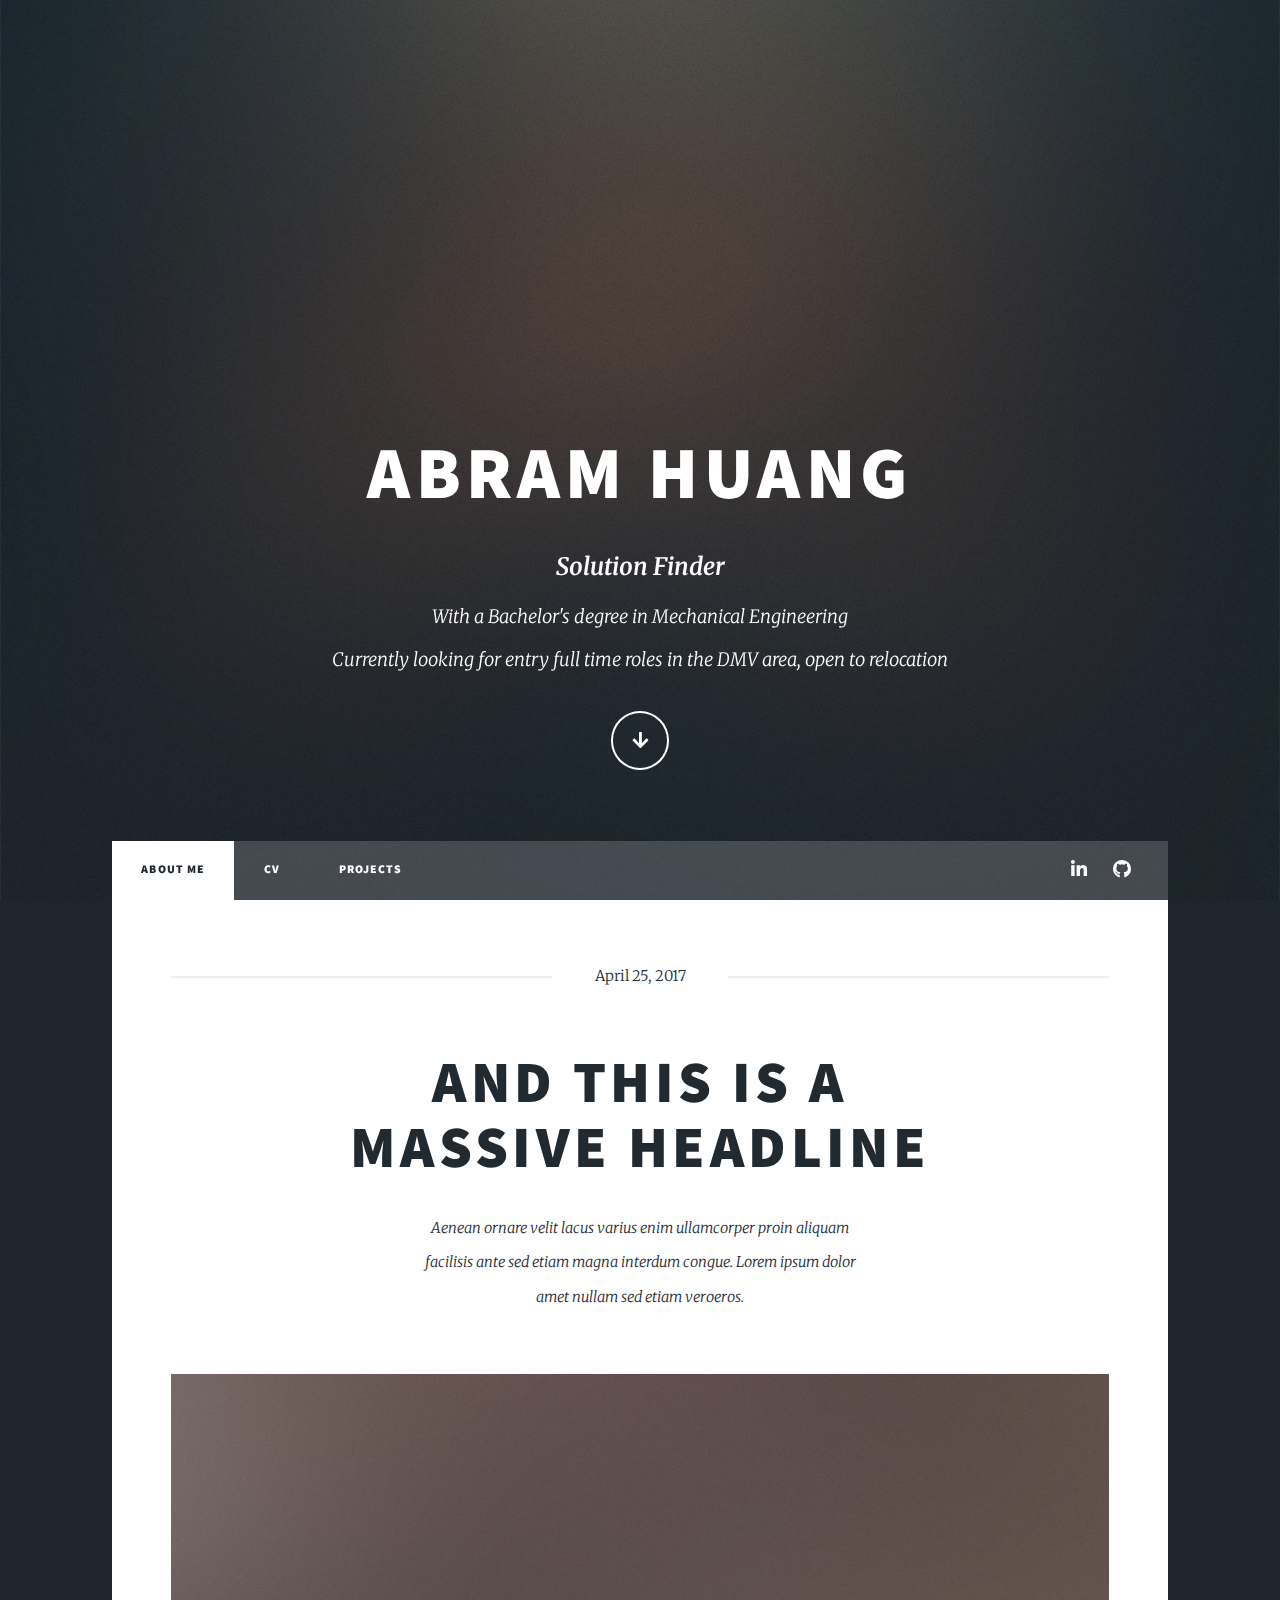
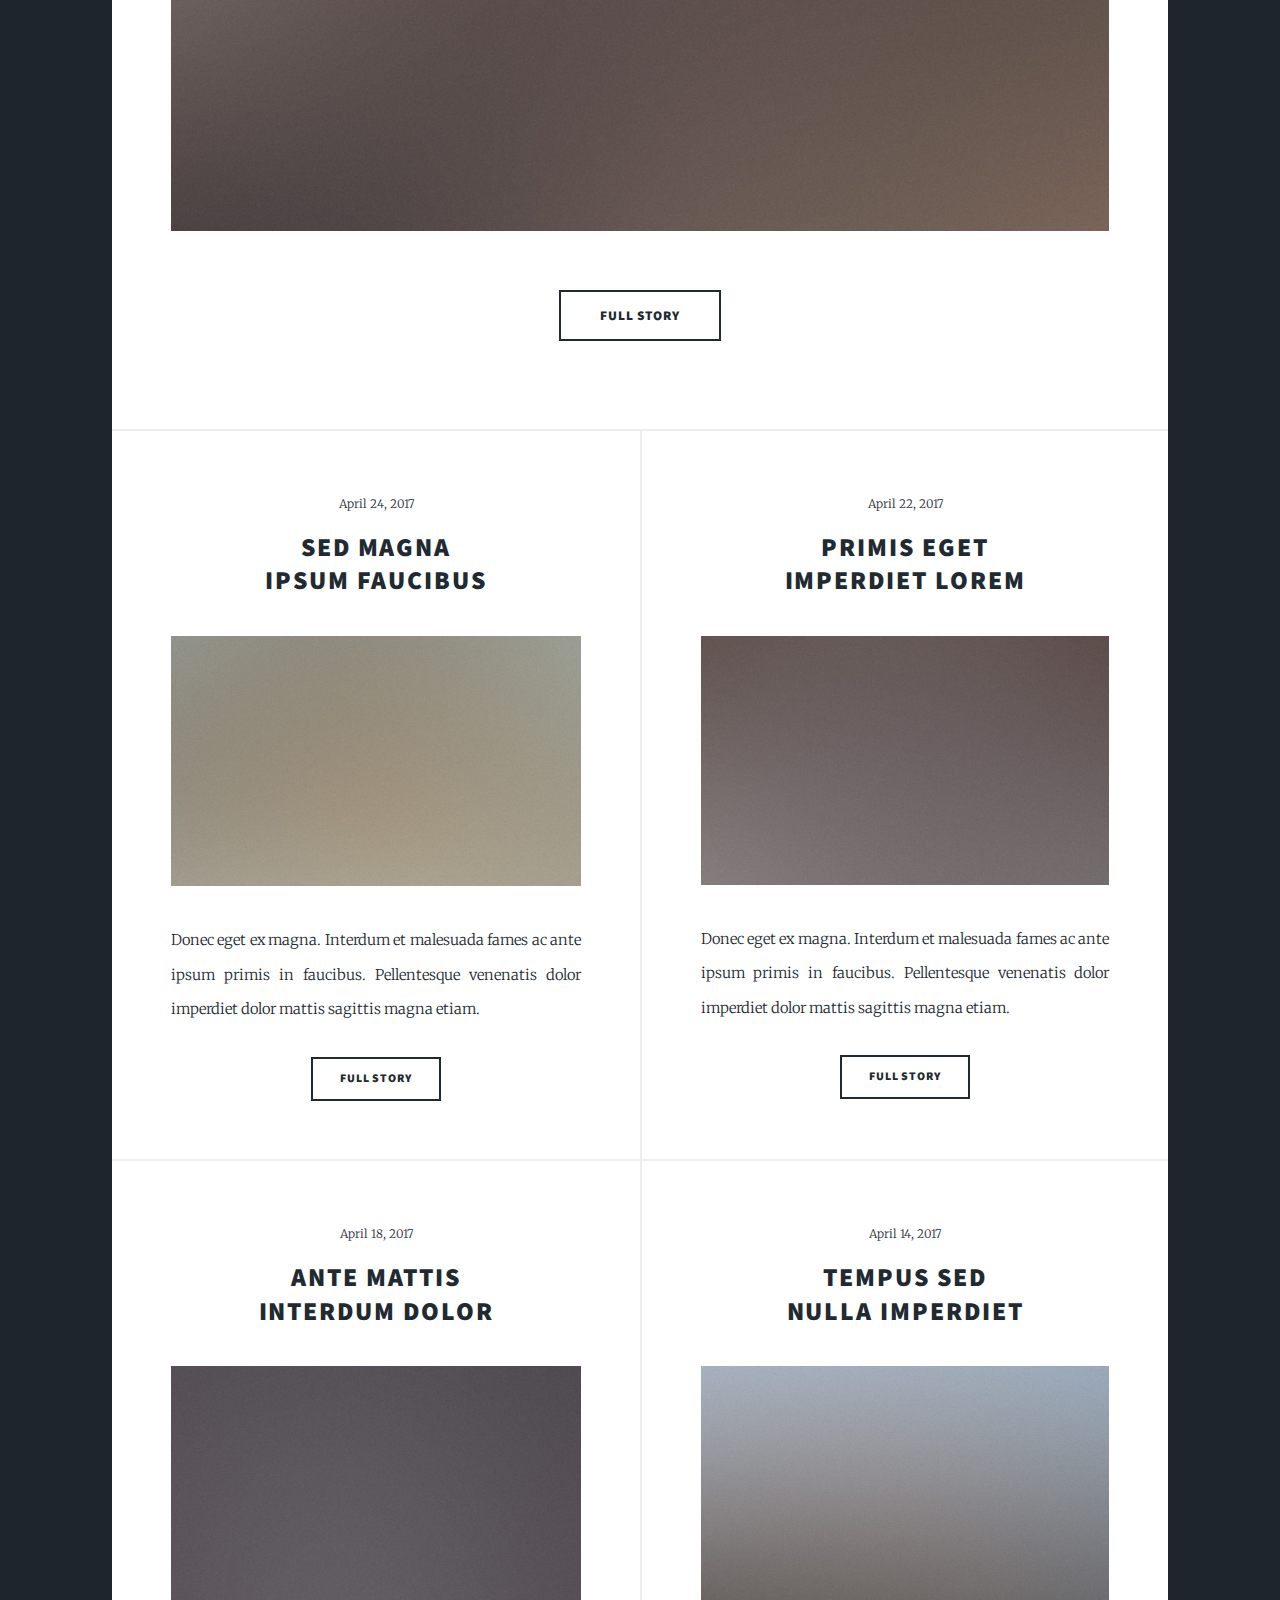
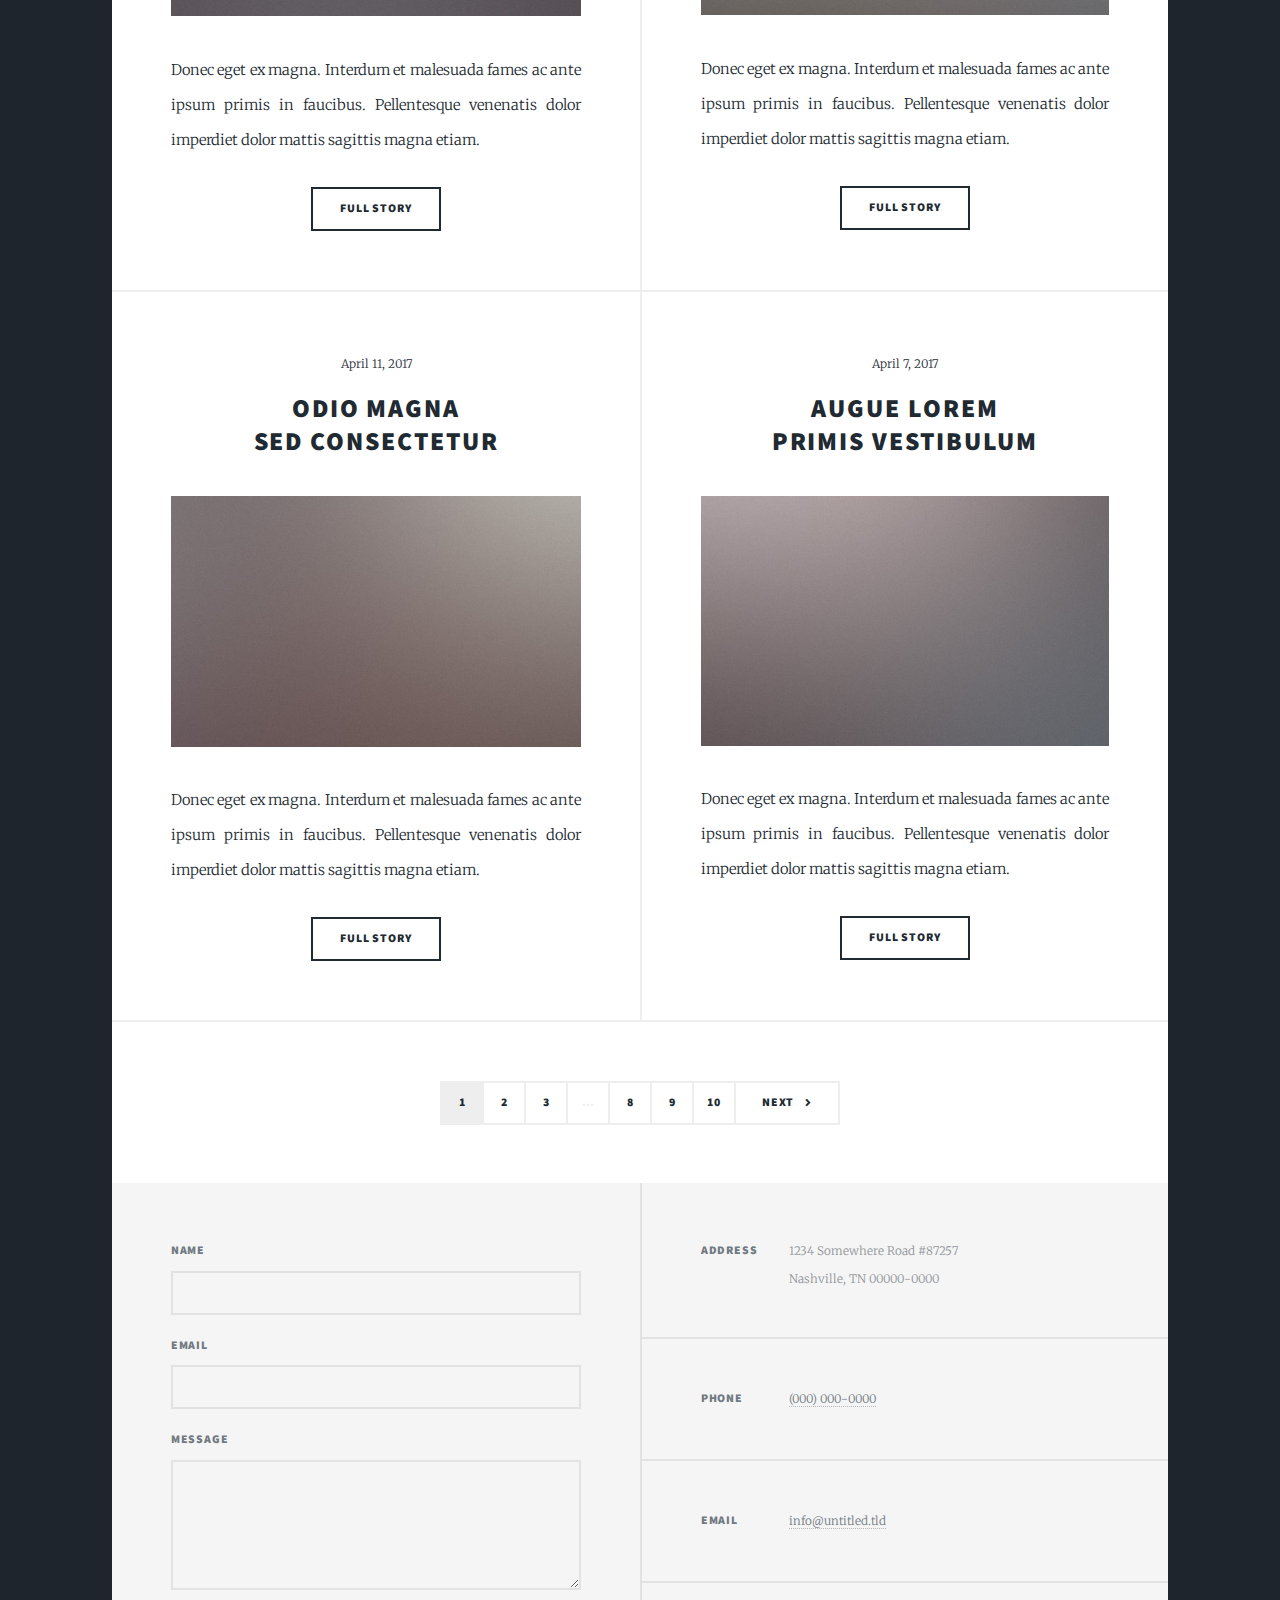
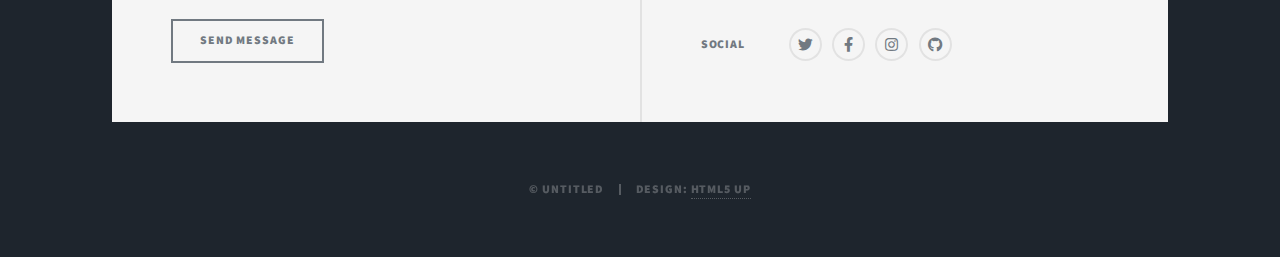
==== index.html @ d50e8ffd "fixed directories" ====
<!DOCTYPE HTML>
<!--
	Massively by HTML5 UP
	html5up.net | @ajlkn
	Free for personal and commercial use under the CCA 3.0 license (html5up.net/license)
-->
<html>
	<head>
		<title>Abram Huang</title>
		<meta charset="utf-8" />
		<meta name="viewport" content="width=device-width, initial-scale=1, user-scalable=no" />
		<link rel="stylesheet" href="assets/css/main.css" />
		<noscript><link rel="stylesheet" href="assets/css/noscript.css" /></noscript>
	</head>
	<body class="is-preload">

		<!-- Wrapper -->
			<div id="wrapper" class="fade-in">

				<!-- Intro -->
					<div id="intro">
						<h1>
						Abram Huang
						</h1>
						<p><b><font size=5px>Solution Finder</font></b><br> With a Bachelor's degree in Mechanical Engineering </br> Currently looking for entry full time roles in the DMV area, open to relocation </p>
						<ul class="actions">
							<li><a href="#header" class="button icon solid solo fa-arrow-down scrolly">Continue</a></li>
						</ul>
					</div>

				<!-- Header -->
					<header id="header">
						<a href="index.html" class="logo">Portfolio</a>
					</header>

				<!-- Nav -->
					<nav id="nav">
						<ul class="links">
							<li class="active"><a href="index.html">About Me</a></li>
							<li><a href="generic.html">CV</a></li>
							<li><a href="elements.html">Projects</a></li>
						</ul>
						<ul class="icons">
							<li><a href="https://www.linkedin.com/in/abramhuang" class="icon brands fa-linkedin-in"><span class="label">LinkedIn</span></a></li>
							<li><a href="https://github.com/ActuallyAbram" class="icon brands fa-github"><span class="label">GitHub</span></a></li>
						</ul>
					</nav>

				<!-- Main -->
					<div id="main">

						<!-- Featured Post -->
							<article class="post featured">
								<header class="major">
									<span class="date">April 25, 2017</span>
									<h2><a href="#">And this is a<br />
									massive headline</a></h2>
									<p>Aenean ornare velit lacus varius enim ullamcorper proin aliquam<br />
									facilisis ante sed etiam magna interdum congue. Lorem ipsum dolor<br />
									amet nullam sed etiam veroeros.</p>
								</header>
								<a href="#" class="image main"><img src="images/pic01.jpg" alt="" /></a>
								<ul class="actions special">
									<li><a href="#" class="button large">Full Story</a></li>
								</ul>
							</article>

						<!-- Posts -->
							<section class="posts">
								<article>
									<header>
										<span class="date">April 24, 2017</span>
										<h2><a href="#">Sed magna<br />
										ipsum faucibus</a></h2>
									</header>
									<a href="#" class="image fit"><img src="images/pic02.jpg" alt="" /></a>
									<p>Donec eget ex magna. Interdum et malesuada fames ac ante ipsum primis in faucibus. Pellentesque venenatis dolor imperdiet dolor mattis sagittis magna etiam.</p>
									<ul class="actions special">
										<li><a href="#" class="button">Full Story</a></li>
									</ul>
								</article>
								<article>
									<header>
										<span class="date">April 22, 2017</span>
										<h2><a href="#">Primis eget<br />
										imperdiet lorem</a></h2>
									</header>
									<a href="#" class="image fit"><img src="images/pic03.jpg" alt="" /></a>
									<p>Donec eget ex magna. Interdum et malesuada fames ac ante ipsum primis in faucibus. Pellentesque venenatis dolor imperdiet dolor mattis sagittis magna etiam.</p>
									<ul class="actions special">
										<li><a href="#" class="button">Full Story</a></li>
									</ul>
								</article>
								<article>
									<header>
										<span class="date">April 18, 2017</span>
										<h2><a href="#">Ante mattis<br />
										interdum dolor</a></h2>
									</header>
									<a href="#" class="image fit"><img src="images/pic04.jpg" alt="" /></a>
									<p>Donec eget ex magna. Interdum et malesuada fames ac ante ipsum primis in faucibus. Pellentesque venenatis dolor imperdiet dolor mattis sagittis magna etiam.</p>
									<ul class="actions special">
										<li><a href="#" class="button">Full Story</a></li>
									</ul>
								</article>
								<article>
									<header>
										<span class="date">April 14, 2017</span>
										<h2><a href="#">Tempus sed<br />
										nulla imperdiet</a></h2>
									</header>
									<a href="#" class="image fit"><img src="images/pic05.jpg" alt="" /></a>
									<p>Donec eget ex magna. Interdum et malesuada fames ac ante ipsum primis in faucibus. Pellentesque venenatis dolor imperdiet dolor mattis sagittis magna etiam.</p>
									<ul class="actions special">
										<li><a href="#" class="button">Full Story</a></li>
									</ul>
								</article>
								<article>
									<header>
										<span class="date">April 11, 2017</span>
										<h2><a href="#">Odio magna<br />
										sed consectetur</a></h2>
									</header>
									<a href="#" class="image fit"><img src="images/pic06.jpg" alt="" /></a>
									<p>Donec eget ex magna. Interdum et malesuada fames ac ante ipsum primis in faucibus. Pellentesque venenatis dolor imperdiet dolor mattis sagittis magna etiam.</p>
									<ul class="actions special">
										<li><a href="#" class="button">Full Story</a></li>
									</ul>
								</article>
								<article>
									<header>
										<span class="date">April 7, 2017</span>
										<h2><a href="#">Augue lorem<br />
										primis vestibulum</a></h2>
									</header>
									<a href="#" class="image fit"><img src="images/pic07.jpg" alt="" /></a>
									<p>Donec eget ex magna. Interdum et malesuada fames ac ante ipsum primis in faucibus. Pellentesque venenatis dolor imperdiet dolor mattis sagittis magna etiam.</p>
									<ul class="actions special">
										<li><a href="#" class="button">Full Story</a></li>
									</ul>
								</article>
							</section>

						<!-- Footer -->
							<footer>
								<div class="pagination">
									<!--<a href="#" class="previous">Prev</a>-->
									<a href="#" class="page active">1</a>
									<a href="#" class="page">2</a>
									<a href="#" class="page">3</a>
									<span class="extra">&hellip;</span>
									<a href="#" class="page">8</a>
									<a href="#" class="page">9</a>
									<a href="#" class="page">10</a>
									<a href="#" class="next">Next</a>
								</div>
							</footer>

					</div>

				<!-- Footer -->
					<footer id="footer">
						<section>
							<form method="post" action="#">
								<div class="fields">
									<div class="field">
										<label for="name">Name</label>
										<input type="text" name="name" id="name" />
									</div>
									<div class="field">
										<label for="email">Email</label>
										<input type="text" name="email" id="email" />
									</div>
									<div class="field">
										<label for="message">Message</label>
										<textarea name="message" id="message" rows="3"></textarea>
									</div>
								</div>
								<ul class="actions">
									<li><input type="submit" value="Send Message" /></li>
								</ul>
							</form>
						</section>
						<section class="split contact">
							<section class="alt">
								<h3>Address</h3>
								<p>1234 Somewhere Road #87257<br />
								Nashville, TN 00000-0000</p>
							</section>
							<section>
								<h3>Phone</h3>
								<p><a href="#">(000) 000-0000</a></p>
							</section>
							<section>
								<h3>Email</h3>
								<p><a href="#">info@untitled.tld</a></p>
							</section>
							<section>
								<h3>Social</h3>
								<ul class="icons alt">
									<li><a href="#" class="icon brands alt fa-twitter"><span class="label">Twitter</span></a></li>
									<li><a href="#" class="icon brands alt fa-facebook-f"><span class="label">Facebook</span></a></li>
									<li><a href="#" class="icon brands alt fa-instagram"><span class="label">Instagram</span></a></li>
									<li><a href="#" class="icon brands alt fa-github"><span class="label">GitHub</span></a></li>
								</ul>
							</section>
						</section>
					</footer>

				<!-- Copyright -->
					<div id="copyright">
						<ul><li>&copy; Untitled</li><li>Design: <a href="https://html5up.net">HTML5 UP</a></li></ul>
					</div>

			</div>

		<!-- Scripts -->
			<script src="assets/js/jquery.min.js"></script>
			<script src="assets/js/jquery.scrollex.min.js"></script>
			<script src="assets/js/jquery.scrolly.min.js"></script>
			<script src="assets/js/browser.min.js"></script>
			<script src="assets/js/breakpoints.min.js"></script>
			<script src="assets/js/util.js"></script>
			<script src="assets/js/main.js"></script>

	</body>
</html>
---- assets/css/main.css ----
@import url(fontawesome-all.min.css);
@import url("https://fonts.googleapis.com/css?family=Merriweather:300,700,300italic,700italic|Source+Sans+Pro:900");

/*
	Massively by HTML5 UP
	html5up.net | @ajlkn
	Free for personal and commercial use under the CCA 3.0 license (html5up.net/license)
*/

html, body, div, span, applet, object,
iframe, h1, h2, h3, h4, h5, h6, p, blockquote,
pre, a, abbr, acronym, address, big, cite,
code, del, dfn, em, img, ins, kbd, q, s, samp,
small, strike, strong, sub, sup, tt, var, b,
u, i, center, dl, dt, dd, ol, ul, li, fieldset,
form, label, legend, table, caption, tbody,
tfoot, thead, tr, th, td, article, aside,
canvas, details, embed, figure, figcaption,
footer, header, hgroup, menu, nav, output, ruby,
section, summary, time, mark, audio, video {
	margin: 0;
	padding: 0;
	border: 0;
	font-size: 100%;
	font: inherit;
	vertical-align: baseline;}

article, aside, details, figcaption, figure,
footer, header, hgroup, menu, nav, section {
	display: block;}

body {
	line-height: 1;
}

ol, ul {
	list-style: none;
}

blockquote, q {
	quotes: none;
}

	blockquote:before, blockquote:after, q:before, q:after {
		content: '';
		content: none;
	}

table {
	border-collapse: collapse;
	border-spacing: 0;
}

body {
	-webkit-text-size-adjust: none;
}

mark {
	background-color: transparent;
	color: inherit;
}

input::-moz-focus-inner {
	border: 0;
	padding: 0;
}

input, select, textarea {
	-moz-appearance: none;
	-webkit-appearance: none;
	-ms-appearance: none;
	appearance: none;
}

/* Basic */

	@-ms-viewport {
		width: device-width;
	}

	body {
		-ms-overflow-style: scrollbar;
	}

	@media screen and (max-width: 480px) {

		html, body {
			min-width: 320px;
		}

	}

	html {
		box-sizing: border-box;
	}

	*, *:before, *:after {
		box-sizing: inherit;
	}

	body {
		background-color: #1e252d;
	}

		body.is-preload *, body.is-preload *:before, body.is-preload *:after {
			-moz-animation: none !important;
			-webkit-animation: none !important;
			-ms-animation: none !important;
			animation: none !important;
			-moz-transition: none !important;
			-webkit-transition: none !important;
			-ms-transition: none !important;
			transition: none !important;
		}

/* Type */

	html {
		font-size: 16pt;
	}

		@media screen and (max-width: 1680px) {

			html {
				font-size: 12pt;
			}

		}

		@media screen and (max-width: 1280px) {

			html {
				font-size: 11pt;
			}

		}

		@media screen and (max-width: 360px) {

			html {
				font-size: 10pt;
			}

		}

	body {
		color: #212931;
	}

	body, input, select, textarea {
		font-family: "Merriweather", Georgia, serif;
		font-weight: 300;
		font-size: 1rem;
		line-height: 2.375;
	}

	a {
		-moz-transition: color 0.2s ease-in-out, background-color 0.2s ease-in-out, border-color 0.2s ease-in-out, box-shadow 0.2s ease-in-out;
		-webkit-transition: color 0.2s ease-in-out, background-color 0.2s ease-in-out, border-color 0.2s ease-in-out, box-shadow 0.2s ease-in-out;
		-ms-transition: color 0.2s ease-in-out, background-color 0.2s ease-in-out, border-color 0.2s ease-in-out, box-shadow 0.2s ease-in-out;
		transition: color 0.2s ease-in-out, background-color 0.2s ease-in-out, border-color 0.2s ease-in-out, box-shadow 0.2s ease-in-out;
		border-bottom: dotted 1px;
		text-decoration: none;
	}

		a:hover {
			border-bottom-color: transparent;
		}

	strong, b {
		font-weight: 600;
	}

	em, i {
		font-style: italic;
	}

	p {
		text-align: justify;
		margin: 0 0 2rem 0;
	}

	h1, h2, h3, h4, h5, h6 {
		font-family: "Source Sans Pro", Helvetica, sans-serif;
		font-weight: 900;
		line-height: 1.5;
		letter-spacing: 0.075em;
		text-transform: uppercase;
		margin: 0 0 1rem 0;
	}

		h1 a, h2 a, h3 a, h4 a, h5 a, h6 a {
			border-bottom: 0;
			color: inherit;
			text-decoration: none;
		}

	h1 {
		font-size: 4rem;
		line-height: 1.1;
		margin: 0 0 2rem 0;
	}

	h2 {
		font-size: 1.75rem;
		line-height: 1.3;
		margin: 0 0 1.5rem 0;
	}

	h3 {
		font-size: 1.25rem;
		margin: 0 0 1.5rem 0;
	}

	h4 {
		font-size: 1rem;
	}

	h5 {
		font-size: 0.9rem;
	}

	h6 {
		font-size: 0.8rem;
	}

	sub {
		font-size: 0.8rem;
		position: relative;
		top: 0.5rem;
	}

	sup {
		font-size: 0.8rem;
		position: relative;
		top: -0.5rem;
	}

	blockquote {
		border-left: solid 4px;
		font-style: italic;
		margin: 0 0 2rem 0;
		padding: 0.5rem 0 0.5rem 2rem;
	}

	code {
		border: solid 2px;
		font-family: "Courier New", monospace;
		font-size: 0.9rem;
		margin: 0 0.25rem;
		padding: 0.25rem 0.65rem;
	}

	pre {
		-webkit-overflow-scrolling: touch;
		font-family: "Courier New", monospace;
		font-size: 0.9rem;
		margin: 0 0 2rem 0;
	}

		pre code {
			display: block;
			line-height: 1.75;
			padding: 1rem 1.5rem;
			overflow-x: auto;
		}

	hr {
		border: 0;
		border-bottom: solid 2px;
		margin: 3rem 0;
	}

		hr.major {
			margin: 5rem 0;
		}

	.align-left {
		text-align: left;
	}

	.align-center {
		text-align: center;
	}

	.align-right {
		text-align: right;
	}

	input, select, textarea {
		color: #212931;
	}

	a {
		color: #212931;
		border-bottom-color: rgba(33, 41, 49, 0.5);
	}

		a:hover {
			border-bottom-color: transparent;
			color: #18bfef !important;
		}

	strong, b {
		color: #212931;
	}

	h1, h2, h3, h4, h5, h6 {
		color: #212931;
	}

	blockquote {
		border-left-color: #eeeeee;
	}

	code {
		background: rgba(220, 220, 220, 0.25);
		border-color: #eeeeee;
	}

	hr {
		border-bottom-color: #eeeeee;
	}

/* Row */

	.row {
		display: flex;
		flex-wrap: wrap;
		box-sizing: border-box;
		align-items: stretch;
	}

		.row > * {
			box-sizing: border-box;
		}

		.row.gtr-uniform > * > :last-child {
			margin-bottom: 0;
		}

		.row.aln-left {
			justify-content: flex-start;
		}

		.row.aln-center {
			justify-content: center;
		}

		.row.aln-right {
			justify-content: flex-end;
		}

		.row.aln-top {
			align-items: flex-start;
		}

		.row.aln-middle {
			align-items: center;
		}

		.row.aln-bottom {
			align-items: flex-end;
		}

		.row > .imp {
			order: -1;
		}

		.row > .col-1 {
			width: 8.33333%;
		}

		.row > .off-1 {
			margin-left: 8.33333%;
		}

		.row > .col-2 {
			width: 16.66667%;
		}

		.row > .off-2 {
			margin-left: 16.66667%;
		}

		.row > .col-3 {
			width: 25%;
		}

		.row > .off-3 {
			margin-left: 25%;
		}

		.row > .col-4 {
			width: 33.33333%;
		}

		.row > .off-4 {
			margin-left: 33.33333%;
		}

		.row > .col-5 {
			width: 41.66667%;
		}

		.row > .off-5 {
			margin-left: 41.66667%;
		}

		.row > .col-6 {
			width: 50%;
		}

		.row > .off-6 {
			margin-left: 50%;
		}

		.row > .col-7 {
			width: 58.33333%;
		}

		.row > .off-7 {
			margin-left: 58.33333%;
		}

		.row > .col-8 {
			width: 66.66667%;
		}

		.row > .off-8 {
			margin-left: 66.66667%;
		}

		.row > .col-9 {
			width: 75%;
		}

		.row > .off-9 {
			margin-left: 75%;
		}

		.row > .col-10 {
			width: 83.33333%;
		}

		.row > .off-10 {
			margin-left: 83.33333%;
		}

		.row > .col-11 {
			width: 91.66667%;
		}

		.row > .off-11 {
			margin-left: 91.66667%;
		}

		.row > .col-12 {
			width: 100%;
		}

		.row > .off-12 {
			margin-left: 100%;
		}

		.row.gtr-0 {
			margin-top: 0;
			margin-left: 0rem;
		}

			.row.gtr-0 > * {
				padding: 0 0 0 0rem;
			}

			.row.gtr-0.gtr-uniform {
				margin-top: 0rem;
			}

				.row.gtr-0.gtr-uniform > * {
					padding-top: 0rem;
				}

		.row.gtr-25 {
			margin-top: 0;
			margin-left: -0.375rem;
		}

			.row.gtr-25 > * {
				padding: 0 0 0 0.375rem;
			}

			.row.gtr-25.gtr-uniform {
				margin-top: -0.375rem;
			}

				.row.gtr-25.gtr-uniform > * {
					padding-top: 0.375rem;
				}

		.row.gtr-50 {
			margin-top: 0;
			margin-left: -0.75rem;
		}

			.row.gtr-50 > * {
				padding: 0 0 0 0.75rem;
			}

			.row.gtr-50.gtr-uniform {
				margin-top: -0.75rem;
			}

				.row.gtr-50.gtr-uniform > * {
					padding-top: 0.75rem;
				}

		.row {
			margin-top: 0;
			margin-left: -1.5rem;
		}

			.row > * {
				padding: 0 0 0 1.5rem;
			}

			.row.gtr-uniform {
				margin-top: -1.5rem;
			}

				.row.gtr-uniform > * {
					padding-top: 1.5rem;
				}

		.row.gtr-150 {
			margin-top: 0;
			margin-left: -2.25rem;
		}

			.row.gtr-150 > * {
				padding: 0 0 0 2.25rem;
			}

			.row.gtr-150.gtr-uniform {
				margin-top: -2.25rem;
			}

				.row.gtr-150.gtr-uniform > * {
					padding-top: 2.25rem;
				}

		.row.gtr-200 {
			margin-top: 0;
			margin-left: -3rem;
		}

			.row.gtr-200 > * {
				padding: 0 0 0 3rem;
			}

			.row.gtr-200.gtr-uniform {
				margin-top: -3rem;
			}

				.row.gtr-200.gtr-uniform > * {
					padding-top: 3rem;
				}

		@media screen and (max-width: 1680px) {

			.row {
				display: flex;
				flex-wrap: wrap;
				box-sizing: border-box;
				align-items: stretch;
			}

				.row > * {
					box-sizing: border-box;
				}

				.row.gtr-uniform > * > :last-child {
					margin-bottom: 0;
				}

				.row.aln-left {
					justify-content: flex-start;
				}

				.row.aln-center {
					justify-content: center;
				}

				.row.aln-right {
					justify-content: flex-end;
				}

				.row.aln-top {
					align-items: flex-start;
				}

				.row.aln-middle {
					align-items: center;
				}

				.row.aln-bottom {
					align-items: flex-end;
				}

				.row > .imp-xlarge {
					order: -1;
				}

				.row > .col-1-xlarge {
					width: 8.33333%;
				}

				.row > .off-1-xlarge {
					margin-left: 8.33333%;
				}

				.row > .col-2-xlarge {
					width: 16.66667%;
				}

				.row > .off-2-xlarge {
					margin-left: 16.66667%;
				}

				.row > .col-3-xlarge {
					width: 25%;
				}

				.row > .off-3-xlarge {
					margin-left: 25%;
				}

				.row > .col-4-xlarge {
					width: 33.33333%;
				}

				.row > .off-4-xlarge {
					margin-left: 33.33333%;
				}

				.row > .col-5-xlarge {
					width: 41.66667%;
				}

				.row > .off-5-xlarge {
					margin-left: 41.66667%;
				}

				.row > .col-6-xlarge {
					width: 50%;
				}

				.row > .off-6-xlarge {
					margin-left: 50%;
				}

				.row > .col-7-xlarge {
					width: 58.33333%;
				}

				.row > .off-7-xlarge {
					margin-left: 58.33333%;
				}

				.row > .col-8-xlarge {
					width: 66.66667%;
				}

				.row > .off-8-xlarge {
					margin-left: 66.66667%;
				}

				.row > .col-9-xlarge {
					width: 75%;
				}

				.row > .off-9-xlarge {
					margin-left: 75%;
				}

				.row > .col-10-xlarge {
					width: 83.33333%;
				}

				.row > .off-10-xlarge {
					margin-left: 83.33333%;
				}

				.row > .col-11-xlarge {
					width: 91.66667%;
				}

				.row > .off-11-xlarge {
					margin-left: 91.66667%;
				}

				.row > .col-12-xlarge {
					width: 100%;
				}

				.row > .off-12-xlarge {
					margin-left: 100%;
				}

				.row.gtr-0 {
					margin-top: 0;
					margin-left: 0rem;
				}

					.row.gtr-0 > * {
						padding: 0 0 0 0rem;
					}

					.row.gtr-0.gtr-uniform {
						margin-top: 0rem;
					}

						.row.gtr-0.gtr-uniform > * {
							padding-top: 0rem;
						}

				.row.gtr-25 {
					margin-top: 0;
					margin-left: -0.375rem;
				}

					.row.gtr-25 > * {
						padding: 0 0 0 0.375rem;
					}

					.row.gtr-25.gtr-uniform {
						margin-top: -0.375rem;
					}

						.row.gtr-25.gtr-uniform > * {
							padding-top: 0.375rem;
						}

				.row.gtr-50 {
					margin-top: 0;
					margin-left: -0.75rem;
				}

					.row.gtr-50 > * {
						padding: 0 0 0 0.75rem;
					}

					.row.gtr-50.gtr-uniform {
						margin-top: -0.75rem;
					}

						.row.gtr-50.gtr-uniform > * {
							padding-top: 0.75rem;
						}

				.row {
					margin-top: 0;
					margin-left: -1.5rem;
				}

					.row > * {
						padding: 0 0 0 1.5rem;
					}

					.row.gtr-uniform {
						margin-top: -1.5rem;
					}

						.row.gtr-uniform > * {
							padding-top: 1.5rem;
						}

				.row.gtr-150 {
					margin-top: 0;
					margin-left: -2.25rem;
				}

					.row.gtr-150 > * {
						padding: 0 0 0 2.25rem;
					}

					.row.gtr-150.gtr-uniform {
						margin-top: -2.25rem;
					}

						.row.gtr-150.gtr-uniform > * {
							padding-top: 2.25rem;
						}

				.row.gtr-200 {
					margin-top: 0;
					margin-left: -3rem;
				}

					.row.gtr-200 > * {
						padding: 0 0 0 3rem;
					}

					.row.gtr-200.gtr-uniform {
						margin-top: -3rem;
					}

						.row.gtr-200.gtr-uniform > * {
							padding-top: 3rem;
						}

		}

		@media screen and (max-width: 1280px) {

			.row {
				display: flex;
				flex-wrap: wrap;
				box-sizing: border-box;
				align-items: stretch;
			}

				.row > * {
					box-sizing: border-box;
				}

				.row.gtr-uniform > * > :last-child {
					margin-bottom: 0;
				}

				.row.aln-left {
					justify-content: flex-start;
				}

				.row.aln-center {
					justify-content: center;
				}

				.row.aln-right {
					justify-content: flex-end;
				}

				.row.aln-top {
					align-items: flex-start;
				}

				.row.aln-middle {
					align-items: center;
				}

				.row.aln-bottom {
					align-items: flex-end;
				}

				.row > .imp-large {
					order: -1;
				}

				.row > .col-1-large {
					width: 8.33333%;
				}

				.row > .off-1-large {
					margin-left: 8.33333%;
				}

				.row > .col-2-large {
					width: 16.66667%;
				}

				.row > .off-2-large {
					margin-left: 16.66667%;
				}

				.row > .col-3-large {
					width: 25%;
				}

				.row > .off-3-large {
					margin-left: 25%;
				}

				.row > .col-4-large {
					width: 33.33333%;
				}

				.row > .off-4-large {
					margin-left: 33.33333%;
				}

				.row > .col-5-large {
					width: 41.66667%;
				}

				.row > .off-5-large {
					margin-left: 41.66667%;
				}

				.row > .col-6-large {
					width: 50%;
				}

				.row > .off-6-large {
					margin-left: 50%;
				}

				.row > .col-7-large {
					width: 58.33333%;
				}

				.row > .off-7-large {
					margin-left: 58.33333%;
				}

				.row > .col-8-large {
					width: 66.66667%;
				}

				.row > .off-8-large {
					margin-left: 66.66667%;
				}

				.row > .col-9-large {
					width: 75%;
				}

				.row > .off-9-large {
					margin-left: 75%;
				}

				.row > .col-10-large {
					width: 83.33333%;
				}

				.row > .off-10-large {
					margin-left: 83.33333%;
				}

				.row > .col-11-large {
					width: 91.66667%;
				}

				.row > .off-11-large {
					margin-left: 91.66667%;
				}

				.row > .col-12-large {
					width: 100%;
				}

				.row > .off-12-large {
					margin-left: 100%;
				}

				.row.gtr-0 {
					margin-top: 0;
					margin-left: 0rem;
				}

					.row.gtr-0 > * {
						padding: 0 0 0 0rem;
					}

					.row.gtr-0.gtr-uniform {
						margin-top: 0rem;
					}

						.row.gtr-0.gtr-uniform > * {
							padding-top: 0rem;
						}

				.row.gtr-25 {
					margin-top: 0;
					margin-left: -0.375rem;
				}

					.row.gtr-25 > * {
						padding: 0 0 0 0.375rem;
					}

					.row.gtr-25.gtr-uniform {
						margin-top: -0.375rem;
					}

						.row.gtr-25.gtr-uniform > * {
							padding-top: 0.375rem;
						}

				.row.gtr-50 {
					margin-top: 0;
					margin-left: -0.75rem;
				}

					.row.gtr-50 > * {
						padding: 0 0 0 0.75rem;
					}

					.row.gtr-50.gtr-uniform {
						margin-top: -0.75rem;
					}

						.row.gtr-50.gtr-uniform > * {
							padding-top: 0.75rem;
						}

				.row {
					margin-top: 0;
					margin-left: -1.5rem;
				}

					.row > * {
						padding: 0 0 0 1.5rem;
					}

					.row.gtr-uniform {
						margin-top: -1.5rem;
					}

						.row.gtr-uniform > * {
							padding-top: 1.5rem;
						}

				.row.gtr-150 {
					margin-top: 0;
					margin-left: -2.25rem;
				}

					.row.gtr-150 > * {
						padding: 0 0 0 2.25rem;
					}

					.row.gtr-150.gtr-uniform {
						margin-top: -2.25rem;
					}

						.row.gtr-150.gtr-uniform > * {
							padding-top: 2.25rem;
						}

				.row.gtr-200 {
					margin-top: 0;
					margin-left: -3rem;
				}

					.row.gtr-200 > * {
						padding: 0 0 0 3rem;
					}

					.row.gtr-200.gtr-uniform {
						margin-top: -3rem;
					}

						.row.gtr-200.gtr-uniform > * {
							padding-top: 3rem;
						}

		}

		@media screen and (max-width: 980px) {

			.row {
				display: flex;
				flex-wrap: wrap;
				box-sizing: border-box;
				align-items: stretch;
			}

				.row > * {
					box-sizing: border-box;
				}

				.row.gtr-uniform > * > :last-child {
					margin-bottom: 0;
				}

				.row.aln-left {
					justify-content: flex-start;
				}

				.row.aln-center {
					justify-content: center;
				}

				.row.aln-right {
					justify-content: flex-end;
				}

				.row.aln-top {
					align-items: flex-start;
				}

				.row.aln-middle {
					align-items: center;
				}

				.row.aln-bottom {
					align-items: flex-end;
				}

				.row > .imp-medium {
					order: -1;
				}

				.row > .col-1-medium {
					width: 8.33333%;
				}

				.row > .off-1-medium {
					margin-left: 8.33333%;
				}

				.row > .col-2-medium {
					width: 16.66667%;
				}

				.row > .off-2-medium {
					margin-left: 16.66667%;
				}

				.row > .col-3-medium {
					width: 25%;
				}

				.row > .off-3-medium {
					margin-left: 25%;
				}

				.row > .col-4-medium {
					width: 33.33333%;
				}

				.row > .off-4-medium {
					margin-left: 33.33333%;
				}

				.row > .col-5-medium {
					width: 41.66667%;
				}

				.row > .off-5-medium {
					margin-left: 41.66667%;
				}

				.row > .col-6-medium {
					width: 50%;
				}

				.row > .off-6-medium {
					margin-left: 50%;
				}

				.row > .col-7-medium {
					width: 58.33333%;
				}

				.row > .off-7-medium {
					margin-left: 58.33333%;
				}

				.row > .col-8-medium {
					width: 66.66667%;
				}

				.row > .off-8-medium {
					margin-left: 66.66667%;
				}

				.row > .col-9-medium {
					width: 75%;
				}

				.row > .off-9-medium {
					margin-left: 75%;
				}

				.row > .col-10-medium {
					width: 83.33333%;
				}

				.row > .off-10-medium {
					margin-left: 83.33333%;
				}

				.row > .col-11-medium {
					width: 91.66667%;
				}

				.row > .off-11-medium {
					margin-left: 91.66667%;
				}

				.row > .col-12-medium {
					width: 100%;
				}

				.row > .off-12-medium {
					margin-left: 100%;
				}

				.row.gtr-0 {
					margin-top: 0;
					margin-left: 0rem;
				}

					.row.gtr-0 > * {
						padding: 0 0 0 0rem;
					}

					.row.gtr-0.gtr-uniform {
						margin-top: 0rem;
					}

						.row.gtr-0.gtr-uniform > * {
							padding-top: 0rem;
						}

				.row.gtr-25 {
					margin-top: 0;
					margin-left: -0.375rem;
				}

					.row.gtr-25 > * {
						padding: 0 0 0 0.375rem;
					}

					.row.gtr-25.gtr-uniform {
						margin-top: -0.375rem;
					}

						.row.gtr-25.gtr-uniform > * {
							padding-top: 0.375rem;
						}

				.row.gtr-50 {
					margin-top: 0;
					margin-left: -0.75rem;
				}

					.row.gtr-50 > * {
						padding: 0 0 0 0.75rem;
					}

					.row.gtr-50.gtr-uniform {
						margin-top: -0.75rem;
					}

						.row.gtr-50.gtr-uniform > * {
							padding-top: 0.75rem;
						}

				.row {
					margin-top: 0;
					margin-left: -1.5rem;
				}

					.row > * {
						padding: 0 0 0 1.5rem;
					}

					.row.gtr-uniform {
						margin-top: -1.5rem;
					}

						.row.gtr-uniform > * {
							padding-top: 1.5rem;
						}

				.row.gtr-150 {
					margin-top: 0;
					margin-left: -2.25rem;
				}

					.row.gtr-150 > * {
						padding: 0 0 0 2.25rem;
					}

					.row.gtr-150.gtr-uniform {
						margin-top: -2.25rem;
					}

						.row.gtr-150.gtr-uniform > * {
							padding-top: 2.25rem;
						}

				.row.gtr-200 {
					margin-top: 0;
					margin-left: -3rem;
				}

					.row.gtr-200 > * {
						padding: 0 0 0 3rem;
					}

					.row.gtr-200.gtr-uniform {
						margin-top: -3rem;
					}

						.row.gtr-200.gtr-uniform > * {
							padding-top: 3rem;
						}

		}

		@media screen and (max-width: 736px) {

			.row {
				display: flex;
				flex-wrap: wrap;
				box-sizing: border-box;
				align-items: stretch;
			}

				.row > * {
					box-sizing: border-box;
				}

				.row.gtr-uniform > * > :last-child {
					margin-bottom: 0;
				}

				.row.aln-left {
					justify-content: flex-start;
				}

				.row.aln-center {
					justify-content: center;
				}

				.row.aln-right {
					justify-content: flex-end;
				}

				.row.aln-top {
					align-items: flex-start;
				}

				.row.aln-middle {
					align-items: center;
				}

				.row.aln-bottom {
					align-items: flex-end;
				}

				.row > .imp-small {
					order: -1;
				}

				.row > .col-1-small {
					width: 8.33333%;
				}

				.row > .off-1-small {
					margin-left: 8.33333%;
				}

				.row > .col-2-small {
					width: 16.66667%;
				}

				.row > .off-2-small {
					margin-left: 16.66667%;
				}

				.row > .col-3-small {
					width: 25%;
				}

				.row > .off-3-small {
					margin-left: 25%;
				}

				.row > .col-4-small {
					width: 33.33333%;
				}

				.row > .off-4-small {
					margin-left: 33.33333%;
				}

				.row > .col-5-small {
					width: 41.66667%;
				}

				.row > .off-5-small {
					margin-left: 41.66667%;
				}

				.row > .col-6-small {
					width: 50%;
				}

				.row > .off-6-small {
					margin-left: 50%;
				}

				.row > .col-7-small {
					width: 58.33333%;
				}

				.row > .off-7-small {
					margin-left: 58.33333%;
				}

				.row > .col-8-small {
					width: 66.66667%;
				}

				.row > .off-8-small {
					margin-left: 66.66667%;
				}

				.row > .col-9-small {
					width: 75%;
				}

				.row > .off-9-small {
					margin-left: 75%;
				}

				.row > .col-10-small {
					width: 83.33333%;
				}

				.row > .off-10-small {
					margin-left: 83.33333%;
				}

				.row > .col-11-small {
					width: 91.66667%;
				}

				.row > .off-11-small {
					margin-left: 91.66667%;
				}

				.row > .col-12-small {
					width: 100%;
				}

				.row > .off-12-small {
					margin-left: 100%;
				}

				.row.gtr-0 {
					margin-top: 0;
					margin-left: 0rem;
				}

					.row.gtr-0 > * {
						padding: 0 0 0 0rem;
					}

					.row.gtr-0.gtr-uniform {
						margin-top: 0rem;
					}

						.row.gtr-0.gtr-uniform > * {
							padding-top: 0rem;
						}

				.row.gtr-25 {
					margin-top: 0;
					margin-left: -0.375rem;
				}

					.row.gtr-25 > * {
						padding: 0 0 0 0.375rem;
					}

					.row.gtr-25.gtr-uniform {
						margin-top: -0.375rem;
					}

						.row.gtr-25.gtr-uniform > * {
							padding-top: 0.375rem;
						}

				.row.gtr-50 {
					margin-top: 0;
					margin-left: -0.75rem;
				}

					.row.gtr-50 > * {
						padding: 0 0 0 0.75rem;
					}

					.row.gtr-50.gtr-uniform {
						margin-top: -0.75rem;
					}

						.row.gtr-50.gtr-uniform > * {
							padding-top: 0.75rem;
						}

				.row {
					margin-top: 0;
					margin-left: -1.5rem;
				}

					.row > * {
						padding: 0 0 0 1.5rem;
					}

					.row.gtr-uniform {
						margin-top: -1.5rem;
					}

						.row.gtr-uniform > * {
							padding-top: 1.5rem;
						}

				.row.gtr-150 {
					margin-top: 0;
					margin-left: -2.25rem;
				}

					.row.gtr-150 > * {
						padding: 0 0 0 2.25rem;
					}

					.row.gtr-150.gtr-uniform {
						margin-top: -2.25rem;
					}

						.row.gtr-150.gtr-uniform > * {
							padding-top: 2.25rem;
						}

				.row.gtr-200 {
					margin-top: 0;
					margin-left: -3rem;
				}

					.row.gtr-200 > * {
						padding: 0 0 0 3rem;
					}

					.row.gtr-200.gtr-uniform {
						margin-top: -3rem;
					}

						.row.gtr-200.gtr-uniform > * {
							padding-top: 3rem;
						}

		}

		@media screen and (max-width: 480px) {

			.row {
				display: flex;
				flex-wrap: wrap;
				box-sizing: border-box;
				align-items: stretch;
			}

				.row > * {
					box-sizing: border-box;
				}

				.row.gtr-uniform > * > :last-child {
					margin-bottom: 0;
				}

				.row.aln-left {
					justify-content: flex-start;
				}

				.row.aln-center {
					justify-content: center;
				}

				.row.aln-right {
					justify-content: flex-end;
				}

				.row.aln-top {
					align-items: flex-start;
				}

				.row.aln-middle {
					align-items: center;
				}

				.row.aln-bottom {
					align-items: flex-end;
				}

				.row > .imp-xsmall {
					order: -1;
				}

				.row > .col-1-xsmall {
					width: 8.33333%;
				}

				.row > .off-1-xsmall {
					margin-left: 8.33333%;
				}

				.row > .col-2-xsmall {
					width: 16.66667%;
				}

				.row > .off-2-xsmall {
					margin-left: 16.66667%;
				}

				.row > .col-3-xsmall {
					width: 25%;
				}

				.row > .off-3-xsmall {
					margin-left: 25%;
				}

				.row > .col-4-xsmall {
					width: 33.33333%;
				}

				.row > .off-4-xsmall {
					margin-left: 33.33333%;
				}

				.row > .col-5-xsmall {
					width: 41.66667%;
				}

				.row > .off-5-xsmall {
					margin-left: 41.66667%;
				}

				.row > .col-6-xsmall {
					width: 50%;
				}

				.row > .off-6-xsmall {
					margin-left: 50%;
				}

				.row > .col-7-xsmall {
					width: 58.33333%;
				}

				.row > .off-7-xsmall {
					margin-left: 58.33333%;
				}

				.row > .col-8-xsmall {
					width: 66.66667%;
				}

				.row > .off-8-xsmall {
					margin-left: 66.66667%;
				}

				.row > .col-9-xsmall {
					width: 75%;
				}

				.row > .off-9-xsmall {
					margin-left: 75%;
				}

				.row > .col-10-xsmall {
					width: 83.33333%;
				}

				.row > .off-10-xsmall {
					margin-left: 83.33333%;
				}

				.row > .col-11-xsmall {
					width: 91.66667%;
				}

				.row > .off-11-xsmall {
					margin-left: 91.66667%;
				}

				.row > .col-12-xsmall {
					width: 100%;
				}

				.row > .off-12-xsmall {
					margin-left: 100%;
				}

				.row.gtr-0 {
					margin-top: 0;
					margin-left: 0rem;
				}

					.row.gtr-0 > * {
						padding: 0 0 0 0rem;
					}

					.row.gtr-0.gtr-uniform {
						margin-top: 0rem;
					}

						.row.gtr-0.gtr-uniform > * {
							padding-top: 0rem;
						}

				.row.gtr-25 {
					margin-top: 0;
					margin-left: -0.375rem;
				}

					.row.gtr-25 > * {
						padding: 0 0 0 0.375rem;
					}

					.row.gtr-25.gtr-uniform {
						margin-top: -0.375rem;
					}

						.row.gtr-25.gtr-uniform > * {
							padding-top: 0.375rem;
						}

				.row.gtr-50 {
					margin-top: 0;
					margin-left: -0.75rem;
				}

					.row.gtr-50 > * {
						padding: 0 0 0 0.75rem;
					}

					.row.gtr-50.gtr-uniform {
						margin-top: -0.75rem;
					}

						.row.gtr-50.gtr-uniform > * {
							padding-top: 0.75rem;
						}

				.row {
					margin-top: 0;
					margin-left: -1.5rem;
				}

					.row > * {
						padding: 0 0 0 1.5rem;
					}

					.row.gtr-uniform {
						margin-top: -1.5rem;
					}

						.row.gtr-uniform > * {
							padding-top: 1.5rem;
						}

				.row.gtr-150 {
					margin-top: 0;
					margin-left: -2.25rem;
				}

					.row.gtr-150 > * {
						padding: 0 0 0 2.25rem;
					}

					.row.gtr-150.gtr-uniform {
						margin-top: -2.25rem;
					}

						.row.gtr-150.gtr-uniform > * {
							padding-top: 2.25rem;
						}

				.row.gtr-200 {
					margin-top: 0;
					margin-left: -3rem;
				}

					.row.gtr-200 > * {
						padding: 0 0 0 3rem;
					}

					.row.gtr-200.gtr-uniform {
						margin-top: -3rem;
					}

						.row.gtr-200.gtr-uniform > * {
							padding-top: 3rem;
						}

		}

		@media screen and (max-width: 360px) {

			.row {
				display: flex;
				flex-wrap: wrap;
				box-sizing: border-box;
				align-items: stretch;
			}

				.row > * {
					box-sizing: border-box;
				}

				.row.gtr-uniform > * > :last-child {
					margin-bottom: 0;
				}

				.row.aln-left {
					justify-content: flex-start;
				}

				.row.aln-center {
					justify-content: center;
				}

				.row.aln-right {
					justify-content: flex-end;
				}

				.row.aln-top {
					align-items: flex-start;
				}

				.row.aln-middle {
					align-items: center;
				}

				.row.aln-bottom {
					align-items: flex-end;
				}

				.row > .imp-xxsmall {
					order: -1;
				}

				.row > .col-1-xxsmall {
					width: 8.33333%;
				}

				.row > .off-1-xxsmall {
					margin-left: 8.33333%;
				}

				.row > .col-2-xxsmall {
					width: 16.66667%;
				}

				.row > .off-2-xxsmall {
					margin-left: 16.66667%;
				}

				.row > .col-3-xxsmall {
					width: 25%;
				}

				.row > .off-3-xxsmall {
					margin-left: 25%;
				}

				.row > .col-4-xxsmall {
					width: 33.33333%;
				}

				.row > .off-4-xxsmall {
					margin-left: 33.33333%;
				}

				.row > .col-5-xxsmall {
					width: 41.66667%;
				}

				.row > .off-5-xxsmall {
					margin-left: 41.66667%;
				}

				.row > .col-6-xxsmall {
					width: 50%;
				}

				.row > .off-6-xxsmall {
					margin-left: 50%;
				}

				.row > .col-7-xxsmall {
					width: 58.33333%;
				}

				.row > .off-7-xxsmall {
					margin-left: 58.33333%;
				}

				.row > .col-8-xxsmall {
					width: 66.66667%;
				}

				.row > .off-8-xxsmall {
					margin-left: 66.66667%;
				}

				.row > .col-9-xxsmall {
					width: 75%;
				}

				.row > .off-9-xxsmall {
					margin-left: 75%;
				}

				.row > .col-10-xxsmall {
					width: 83.33333%;
				}

				.row > .off-10-xxsmall {
					margin-left: 83.33333%;
				}

				.row > .col-11-xxsmall {
					width: 91.66667%;
				}

				.row > .off-11-xxsmall {
					margin-left: 91.66667%;
				}

				.row > .col-12-xxsmall {
					width: 100%;
				}

				.row > .off-12-xxsmall {
					margin-left: 100%;
				}

				.row.gtr-0 {
					margin-top: 0;
					margin-left: 0rem;
				}

					.row.gtr-0 > * {
						padding: 0 0 0 0rem;
					}

					.row.gtr-0.gtr-uniform {
						margin-top: 0rem;
					}

						.row.gtr-0.gtr-uniform > * {
							padding-top: 0rem;
						}

				.row.gtr-25 {
					margin-top: 0;
					margin-left: -0.375rem;
				}

					.row.gtr-25 > * {
						padding: 0 0 0 0.375rem;
					}

					.row.gtr-25.gtr-uniform {
						margin-top: -0.375rem;
					}

						.row.gtr-25.gtr-uniform > * {
							padding-top: 0.375rem;
						}

				.row.gtr-50 {
					margin-top: 0;
					margin-left: -0.75rem;
				}

					.row.gtr-50 > * {
						padding: 0 0 0 0.75rem;
					}

					.row.gtr-50.gtr-uniform {
						margin-top: -0.75rem;
					}

						.row.gtr-50.gtr-uniform > * {
							padding-top: 0.75rem;
						}

				.row {
					margin-top: 0;
					margin-left: -1.5rem;
				}

					.row > * {
						padding: 0 0 0 1.5rem;
					}

					.row.gtr-uniform {
						margin-top: -1.5rem;
					}

						.row.gtr-uniform > * {
							padding-top: 1.5rem;
						}

				.row.gtr-150 {
					margin-top: 0;
					margin-left: -2.25rem;
				}

					.row.gtr-150 > * {
						padding: 0 0 0 2.25rem;
					}

					.row.gtr-150.gtr-uniform {
						margin-top: -2.25rem;
					}

						.row.gtr-150.gtr-uniform > * {
							padding-top: 2.25rem;
						}

				.row.gtr-200 {
					margin-top: 0;
					margin-left: -3rem;
				}

					.row.gtr-200 > * {
						padding: 0 0 0 3rem;
					}

					.row.gtr-200.gtr-uniform {
						margin-top: -3rem;
					}

						.row.gtr-200.gtr-uniform > * {
							padding-top: 3rem;
						}

		}

/* Box */

	.box {
		border: solid 2px;
		margin-bottom: 2rem;
		padding: 1.5rem;
	}

		.box > :last-child,
		.box > :last-child > :last-child,
		.box > :last-child > :last-child > :last-child {
			margin-bottom: 0;
		}

		.box.alt {
			border: 0;
			border-radius: 0;
			padding: 0;
		}

	.box {
		border-color: #eeeeee;
	}

/* Button */

	input[type="submit"],
	input[type="reset"],
	input[type="button"],
	button,
	.button {
		-moz-appearance: none;
		-webkit-appearance: none;
		-ms-appearance: none;
		appearance: none;
		-moz-transition: background-color 0.2s ease-in-out, box-shadow 0.2s ease-in-out, color 0.2s ease-in-out;
		-webkit-transition: background-color 0.2s ease-in-out, box-shadow 0.2s ease-in-out, color 0.2s ease-in-out;
		-ms-transition: background-color 0.2s ease-in-out, box-shadow 0.2s ease-in-out, color 0.2s ease-in-out;
		transition: background-color 0.2s ease-in-out, box-shadow 0.2s ease-in-out, color 0.2s ease-in-out;
		border: 0;
		border-radius: 0;
		cursor: pointer;
		display: inline-block;
		font-family: "Source Sans Pro", Helvetica, sans-serif;
		font-size: 0.8rem;
		font-weight: 900;
		letter-spacing: 0.075em;
		height: 3rem;
		line-height: 3rem;
		padding: 0 2rem;
		text-align: center;
		text-decoration: none;
		text-transform: uppercase;
		white-space: nowrap;
	}

		input[type="submit"].icon:before,
		input[type="reset"].icon:before,
		input[type="button"].icon:before,
		button.icon:before,
		.button.icon:before {
			margin-right: 0.5rem;
		}

		input[type="submit"].icon.solo,
		input[type="reset"].icon.solo,
		input[type="button"].icon.solo,
		button.icon.solo,
		.button.icon.solo {
			position: relative;
			width: 4rem;
			height: 4rem;
			line-height: 4rem;
			border-radius: 4rem;
			text-indent: 4rem;
			overflow: hidden;
			padding: 0;
			white-space: nowrap;
		}

			input[type="submit"].icon.solo:before,
			input[type="reset"].icon.solo:before,
			input[type="button"].icon.solo:before,
			button.icon.solo:before,
			.button.icon.solo:before {
				position: absolute;
				display: block;
				top: 0;
				left: 0;
				width: inherit;
				height: inherit;
				line-height: inherit;
				font-size: 1.25rem;
				margin-right: 0;
				text-align: center;
				text-indent: 0;
			}

		input[type="submit"].fit,
		input[type="reset"].fit,
		input[type="button"].fit,
		button.fit,
		.button.fit {
			width: 100%;
		}

		input[type="submit"].small,
		input[type="reset"].small,
		input[type="button"].small,
		button.small,
		.button.small {
			font-size: 0.7rem;
			height: 2.5rem;
			line-height: 2.5rem;
			padding: 0 1.5rem;
		}

		input[type="submit"].large,
		input[type="reset"].large,
		input[type="button"].large,
		button.large,
		.button.large {
			font-size: 0.9rem;
			height: 3.5rem;
			line-height: 3.5rem;
			padding: 0 2.75rem;
		}

		@media screen and (max-width: 980px) {

			input[type="submit"],
			input[type="reset"],
			input[type="button"],
			button,
			.button {
				font-size: 0.9rem;
				height: 3.25rem;
				line-height: 3.25rem;
			}

				input[type="submit"].large,
				input[type="reset"].large,
				input[type="button"].large,
				button.large,
				.button.large {
					font-size: 1rem;
					height: 3.75rem;
					line-height: 3.75rem;
				}

		}

		input[type="submit"].disabled, input[type="submit"]:disabled,
		input[type="reset"].disabled,
		input[type="reset"]:disabled,
		input[type="button"].disabled,
		input[type="button"]:disabled,
		button.disabled,
		button:disabled,
		.button.disabled,
		.button:disabled {
			pointer-events: none;
			opacity: 0.25;
		}

	input[type="submit"],
	input[type="reset"],
	input[type="button"],
	button,
	.button {
		background-color: transparent;
		box-shadow: inset 0 0 0 2px #212931;
		color: #212931 !important;
	}

		input[type="submit"]:hover,
		input[type="reset"]:hover,
		input[type="button"]:hover,
		button:hover,
		.button:hover {
			box-shadow: inset 0 0 0 2px #18bfef;
			color: #18bfef !important;
		}

		input[type="submit"].primary,
		input[type="reset"].primary,
		input[type="button"].primary,
		button.primary,
		.button.primary {
			background-color: #212931;
			box-shadow: none;
			color: #ffffff !important;
		}

			input[type="submit"].primary:hover,
			input[type="reset"].primary:hover,
			input[type="button"].primary:hover,
			button.primary:hover,
			.button.primary:hover {
				background-color: #18bfef;
			}

/* Form */

	form {
		margin: 0 0 2rem 0;
	}

		form > :last-child {
			margin-bottom: 0;
		}

		form > .fields {
			display: -moz-flex;
			display: -webkit-flex;
			display: -ms-flex;
			display: flex;
			-moz-flex-wrap: wrap;
			-webkit-flex-wrap: wrap;
			-ms-flex-wrap: wrap;
			flex-wrap: wrap;
			width: calc(100% + 3rem);
			margin: -1.5rem 0 2rem -1.5rem;
		}

			form > .fields > .field {
				-moz-flex-grow: 0;
				-webkit-flex-grow: 0;
				-ms-flex-grow: 0;
				flex-grow: 0;
				-moz-flex-shrink: 0;
				-webkit-flex-shrink: 0;
				-ms-flex-shrink: 0;
				flex-shrink: 0;
				padding: 1.5rem 0 0 1.5rem;
				width: calc(100% - 1.5rem);
			}

				form > .fields > .field.half {
					width: calc(50% - 0.75rem);
				}

				form > .fields > .field.third {
					width: calc(100%/3 - 0.5rem);
				}

				form > .fields > .field.quarter {
					width: calc(25% - 0.375rem);
				}

		@media screen and (max-width: 480px) {

			form > .fields {
				width: calc(100% + 3rem);
				margin: -1.5rem 0 2rem -1.5rem;
			}

				form > .fields > .field {
					padding: 1.5rem 0 0 1.5rem;
					width: calc(100% - 1.5rem);
				}

					form > .fields > .field.half {
						width: calc(100% - 1.5rem);
					}

					form > .fields > .field.third {
						width: calc(100% - 1.5rem);
					}

					form > .fields > .field.quarter {
						width: calc(100% - 1.5rem);
					}

		}

	label {
		display: block;
		font-family: "Source Sans Pro", Helvetica, sans-serif;
		font-weight: 900;
		line-height: 1.5;
		letter-spacing: 0.075em;
		font-size: 0.8rem;
		text-transform: uppercase;
		margin: 0 0 0.75rem 0;
	}

		@media screen and (max-width: 980px) {

			label {
				font-size: 0.9rem;
			}

		}

	input[type="text"],
	input[type="password"],
	input[type="email"],
	select,
	textarea {
		-moz-appearance: none;
		-webkit-appearance: none;
		-ms-appearance: none;
		appearance: none;
		background: transparent;
		border-radius: 0;
		border: solid 2px;
		color: inherit;
		display: block;
		outline: 0;
		padding: 0 1rem;
		text-decoration: none;
		width: 100%;
	}

		input[type="text"]:invalid,
		input[type="password"]:invalid,
		input[type="email"]:invalid,
		select:invalid,
		textarea:invalid {
			box-shadow: none;
		}

	select {
		background-size: 1.25rem;
		background-repeat: no-repeat;
		background-position: calc(100% - 1rem) center;
		height: 3rem;
		padding-right: 3rem;
		text-overflow: ellipsis;
	}

		select:focus::-ms-value {
			background-color: transparent;
		}

		select::-ms-expand {
			display: none;
		}

	input[type="text"],
	input[type="password"],
	input[type="email"],
	select {
		height: 3rem;
	}

	textarea {
		padding: 0.75rem 1rem;
	}

	input[type="checkbox"],
	input[type="radio"] {
		-moz-appearance: none;
		-webkit-appearance: none;
		-ms-appearance: none;
		appearance: none;
		display: block;
		float: left;
		margin-right: -2rem;
		opacity: 0;
		width: 1rem;
		z-index: -1;
	}

		input[type="checkbox"] + label,
		input[type="radio"] + label {
			text-decoration: none;
			cursor: pointer;
			display: inline-block;
			font-size: 1rem;
			letter-spacing: 0;
			font-family: "Merriweather", Georgia, serif;
			text-transform: none;
			font-weight: 300;
			padding-left: 2.8rem;
			padding-right: 1rem;
			position: relative;
		}

			input[type="checkbox"] + label:before,
			input[type="radio"] + label:before {
				-moz-osx-font-smoothing: grayscale;
				-webkit-font-smoothing: antialiased;
				display: inline-block;
				font-style: normal;
				font-variant: normal;
				text-rendering: auto;
				line-height: 1;
				text-transform: none !important;
				font-family: 'Font Awesome 5 Free';
				font-weight: 900;
			}

			input[type="checkbox"] + label:before,
			input[type="radio"] + label:before {
				border-radius: 0;
				border: solid 2px;
				content: '';
				display: inline-block;
				font-size: 0.8rem;
				height: 1.8rem;
				left: 0;
				line-height: 1.65rem;
				position: absolute;
				text-align: center;
				top: -0.125rem;
				width: 1.8rem;
			}

		input[type="checkbox"]:checked + label:before,
		input[type="radio"]:checked + label:before {
			content: '\f00c';
		}

	input[type="checkbox"] + label:before {
		border-radius: 0;
	}

	input[type="radio"] + label:before {
		border-radius: 100%;
	}

	::-webkit-input-placeholder {
		opacity: 1.0;
	}

	:-moz-placeholder {
		opacity: 1.0;
	}

	::-moz-placeholder {
		opacity: 1.0;
	}

	:-ms-input-placeholder {
		opacity: 1.0;
	}

	label {
		color: #212931;
	}

	input[type="text"],
	input[type="password"],
	input[type="email"],
	select,
	textarea {
		border-color: #eeeeee;
	}

		input[type="text"]:focus,
		input[type="password"]:focus,
		input[type="email"]:focus,
		select:focus,
		textarea:focus {
			border-color: #18bfef;
		}

	select {
		background-image: url("data:image/svg+xml;charset=utf8,%3Csvg xmlns='http://www.w3.org/2000/svg' width='40' height='40' preserveAspectRatio='none' viewBox='0 0 40 40'%3E%3Cpath d='M9.4,12.3l10.4,10.4l10.4-10.4c0.2-0.2,0.5-0.4,0.9-0.4c0.3,0,0.6,0.1,0.9,0.4l3.3,3.3c0.2,0.2,0.4,0.5,0.4,0.9 c0,0.4-0.1,0.6-0.4,0.9L20.7,31.9c-0.2,0.2-0.5,0.4-0.9,0.4c-0.3,0-0.6-0.1-0.9-0.4L4.3,17.3c-0.2-0.2-0.4-0.5-0.4-0.9 c0-0.4,0.1-0.6,0.4-0.9l3.3-3.3c0.2-0.2,0.5-0.4,0.9-0.4S9.1,12.1,9.4,12.3z' fill='%23eeeeee' /%3E%3C/svg%3E");
	}

		select option {
			background-color: #ffffff;
			color: #212931;
		}

	.select-wrapper:before {
		color: #eeeeee;
	}

	input[type="checkbox"] + label,
	input[type="radio"] + label {
		color: #212931;
	}

		input[type="checkbox"] + label:before,
		input[type="radio"] + label:before {
			border-color: #eeeeee;
		}

	input[type="checkbox"]:checked + label:before,
	input[type="radio"]:checked + label:before {
		background-color: #212931;
		border-color: #212931;
		color: #ffffff;
	}

	input[type="checkbox"]:focus + label:before,
	input[type="radio"]:focus + label:before {
		border-color: #18bfef;
	}

	::-webkit-input-placeholder {
		color: #909498 !important;
	}

	:-moz-placeholder {
		color: #909498 !important;
	}

	::-moz-placeholder {
		color: #909498 !important;
	}

	:-ms-input-placeholder {
		color: #909498 !important;
	}

	.formerize-placeholder {
		color: #909498 !important;
	}

/* Icon */

	.icon {
		text-decoration: none;
		border-bottom: none;
		position: relative;
	}

		.icon:before {
			-moz-osx-font-smoothing: grayscale;
			-webkit-font-smoothing: antialiased;
			display: inline-block;
			font-style: normal;
			font-variant: normal;
			text-rendering: auto;
			line-height: 1;
			text-transform: none !important;
			font-family: 'Font Awesome 5 Free';
			font-weight: 400;
		}

		.icon > .label {
			display: none;
		}

		.icon:before {
			line-height: inherit;
		}

		.icon.solid:before {
			font-weight: 900;
		}

		.icon.brands:before {
			font-family: 'Font Awesome 5 Brands';
		}

/* Image */

	.image {
		border: 0;
		display: inline-block;
		position: relative;
	}

		.image img {
			display: block;
		}

		.image.left, .image.right {
			max-width: 40%;
		}

			.image.left img, .image.right img {
				width: 100%;
			}

		.image.left {
			float: left;
			margin: 0 2rem 2rem 0;
			top: 0.75rem;
		}

		.image.right {
			float: right;
			margin: 0 0 2rem 2rem;
			top: 0.75rem;
		}

		.image.fit {
			display: block;
			margin: 2.5rem 0;
			width: 100%;
		}

			.image.fit:first-child {
				margin-top: 0;
			}

			.image.fit img {
				width: 100%;
			}

		.image.main {
			display: block;
			margin: 4rem 0;
			width: 100%;
		}

			.image.main:first-child {
				margin-top: 0;
			}

			.image.main img {
				width: 100%;
			}

		@media screen and (max-width: 736px) {

			.image.fit {
				margin: 2rem 0;
			}

			.image.main {
				margin: 2rem 0;
			}

		}

	a.image {
		overflow: hidden;
	}

		a.image img {
			-moz-transition: -moz-transform 0.2s ease-out;
			-webkit-transition: -webkit-transform 0.2s ease-out;
			-ms-transition: -ms-transform 0.2s ease-out;
			transition: transform 0.2s ease-out;
		}

		a.image:hover img {
			-moz-transform: scale(1.05);
			-webkit-transform: scale(1.05);
			-ms-transform: scale(1.05);
			transform: scale(1.05);
		}

/* Actions */

	ul.actions {
		display: -moz-flex;
		display: -webkit-flex;
		display: -ms-flex;
		display: flex;
		cursor: default;
		list-style: none;
		margin-left: -1rem;
		padding-left: 0;
	}

		ul.actions li {
			padding: 0 0 0 1rem;
			vertical-align: middle;
		}

		ul.actions.special {
			-moz-justify-content: center;
			-webkit-justify-content: center;
			-ms-justify-content: center;
			justify-content: center;
			width: 100%;
			margin-left: 0;
		}

			ul.actions.special li:first-child {
				padding-left: 0;
			}

		ul.actions.stacked {
			-moz-flex-direction: column;
			-webkit-flex-direction: column;
			-ms-flex-direction: column;
			flex-direction: column;
			margin-left: 0;
		}

			ul.actions.stacked li {
				padding: 1.3rem 0 0 0;
			}

				ul.actions.stacked li:first-child {
					padding-top: 0;
				}

		ul.actions.fit {
			width: calc(100% + 1rem);
		}

			ul.actions.fit li {
				-moz-flex-grow: 1;
				-webkit-flex-grow: 1;
				-ms-flex-grow: 1;
				flex-grow: 1;
				-moz-flex-shrink: 1;
				-webkit-flex-shrink: 1;
				-ms-flex-shrink: 1;
				flex-shrink: 1;
				width: 100%;
			}

				ul.actions.fit li > * {
					width: 100%;
				}

			ul.actions.fit.stacked {
				width: 100%;
			}

		@media screen and (max-width: 480px) {

			ul.actions:not(.fixed) {
				-moz-flex-direction: column;
				-webkit-flex-direction: column;
				-ms-flex-direction: column;
				flex-direction: column;
				margin-left: 0;
				width: 100% !important;
			}

				ul.actions:not(.fixed) li {
					-moz-flex-grow: 1;
					-webkit-flex-grow: 1;
					-ms-flex-grow: 1;
					flex-grow: 1;
					-moz-flex-shrink: 1;
					-webkit-flex-shrink: 1;
					-ms-flex-shrink: 1;
					flex-shrink: 1;
					padding: 1rem 0 0 0;
					text-align: center;
					width: 100%;
				}

					ul.actions:not(.fixed) li > * {
						width: 100%;
					}

					ul.actions:not(.fixed) li:first-child {
						padding-top: 0;
					}

					ul.actions:not(.fixed) li input[type="submit"],
					ul.actions:not(.fixed) li input[type="reset"],
					ul.actions:not(.fixed) li input[type="button"],
					ul.actions:not(.fixed) li button,
					ul.actions:not(.fixed) li .button {
						width: 100%;
					}

						ul.actions:not(.fixed) li input[type="submit"].icon:before,
						ul.actions:not(.fixed) li input[type="reset"].icon:before,
						ul.actions:not(.fixed) li input[type="button"].icon:before,
						ul.actions:not(.fixed) li button.icon:before,
						ul.actions:not(.fixed) li .button.icon:before {
							margin-left: -0.5rem;
						}

		}

/* Icons */

	ul.icons {
		cursor: default;
		list-style: none;
		padding-left: 0;
	}

		ul.icons li {
			display: inline-block;
			padding: 0 0.5rem 0 0;
			vertical-align: middle;
		}

			ul.icons li:last-child {
				padding-right: 0;
			}

			ul.icons li .icon:before {
				width: 2.25rem;
				height: 2.25rem;
				line-height: 2.25rem;
				display: inline-block;
				text-align: center;
				border-radius: 100%;
				font-size: 1.25rem;
			}

		ul.icons.alt li .icon:before {
			-moz-transition: color 0.2s ease-in-out, background-color 0.2s ease-in-out, border-color 0.2s ease-in-out, box-shadow 0.2s ease-in-out;
			-webkit-transition: color 0.2s ease-in-out, background-color 0.2s ease-in-out, border-color 0.2s ease-in-out, box-shadow 0.2s ease-in-out;
			-ms-transition: color 0.2s ease-in-out, background-color 0.2s ease-in-out, border-color 0.2s ease-in-out, box-shadow 0.2s ease-in-out;
			transition: color 0.2s ease-in-out, background-color 0.2s ease-in-out, border-color 0.2s ease-in-out, box-shadow 0.2s ease-in-out;
			font-size: 1rem;
		}

/* List */

	ol {
		list-style: decimal;
		margin: 0 0 2rem 0;
		padding-left: 1.25rem;
	}

		ol li {
			padding-left: 0.25rem;
		}

	ul {
		list-style: disc;
		margin: 0 0 2rem 0;
		padding-left: 1rem;
	}

		ul li {
			padding-left: 0.5rem;
		}

		ul.divided {
			list-style: none;
			padding-left: 0;
		}

			ul.divided li {
				border-top: solid 1px;
				padding: 0.5rem 0;
			}

				ul.divided li:first-child {
					border-top: 0;
					padding-top: 0;
				}

	dl {
		margin: 0 0 2rem 0;
	}

		dl dt {
			display: block;
			font-weight: 600;
			margin: 0 0 1rem 0;
		}

		dl dd {
			margin-left: 2rem;
		}

	ul.divided li {
		border-top-color: #eeeeee;
	}

	ul.icons li a.icon:hover:before {
		color: #18bfef;
	}

	ul.icons.alt li .icon:before {
		box-shadow: inset 0 0 0 2px #eeeeee;
	}

	ul.icons.alt li a.icon:hover:before {
		box-shadow: inset 0 0 0 2px #18bfef;
	}

/* Section/Article */

	section.special, article.special {
		text-align: center;
	}

	header {
		cursor: default;
	}

		header > .date {
			display: block;
			font-size: 0.8rem;
			height: 1;
			margin: 0 0 1rem 0;
			position: relative;
		}

		header > p {
			font-style: italic;
		}

		header > h1 + p {
			font-size: 1.1rem;
			margin-top: -0.5rem;
			line-height: 2;
		}

		header > h2 + p {
			font-size: 1rem;
			margin-top: -0.75rem;
		}

		header > h3 + p {
			font-size: 0.9rem;
			margin-top: -0.75rem;
		}

		header > h4 + p {
			font-size: 0.8rem;
			margin-top: -0.75rem;
		}

		header.major {
			margin: 0 0 4rem 0;
			text-align: center;
		}

			header.major > :last-child {
				margin-bottom: 0;
			}

			header.major > p {
				margin-top: 0;
				text-align: center;
			}

			header.major > .date {
				font-size: 1rem;
				margin: 0 0 4rem 0;
			}

				header.major > .date:before, header.major > .date:after {
					content: '';
					display: block;
					position: absolute;
					top: 50%;
					width: calc(50% - 6rem);
					border-top: solid 2px;
				}

				header.major > .date:before {
					left: 0;
				}

				header.major > .date:after {
					right: 0;
				}

		@media screen and (max-width: 980px) {

			header br {
				display: none;
			}

		}

		@media screen and (max-width: 736px) {

			header.major {
				margin: 0 0 2rem 0;
			}

		}

	header.major .date:before, header.major .date:after {
		border-top-color: #eeeeee;
	}

/* Table */

	.table-wrapper {
		-webkit-overflow-scrolling: touch;
		overflow-x: auto;
	}

	table {
		margin: 0 0 2rem 0;
		width: 100%;
	}

		table tbody tr {
			border: solid 1px;
			border-left: 0;
			border-right: 0;
		}

		table td {
			padding: 0.75rem 0.75rem;
		}

		table th {
			font-family: "Source Sans Pro", Helvetica, sans-serif;
			font-size: 0.8rem;
			font-weight: 900;
			letter-spacing: 0.075em;
			line-height: 1.5;
			padding: 0 0.75rem 0.75rem 0.75rem;
			text-align: left;
			text-transform: uppercase;
		}

			@media screen and (max-width: 980px) {

				table th {
					font-size: 0.9rem;
				}

			}

		table thead {
			border-bottom: solid 2px;
		}

		table tfoot {
			border-top: solid 2px;
		}

		table.alt {
			border-collapse: separate;
		}

			table.alt tbody tr td {
				border: solid 1px;
				border-left-width: 0;
				border-top-width: 0;
			}

				table.alt tbody tr td:first-child {
					border-left-width: 1px;
				}

			table.alt tbody tr:first-child td {
				border-top-width: 1px;
			}

			table.alt thead {
				border-bottom: 0;
			}

			table.alt tfoot {
				border-top: 0;
			}

	table tbody tr {
		border-color: #eeeeee;
	}

		table tbody tr:nth-child(2n + 1) {
			background-color: rgba(220, 220, 220, 0.25);
		}

	table th {
		color: #212931;
	}

	table thead {
		border-bottom-color: #eeeeee;
	}

	table tfoot {
		border-top-color: #eeeeee;
	}

	table.alt tbody tr td {
		border-color: #eeeeee;
	}

/* Pagination */

	.pagination {
		display: -moz-inline-flex;
		display: -webkit-inline-flex;
		display: -ms-inline-flex;
		display: inline-flex;
		-moz-user-select: none;
		-webkit-user-select: none;
		-ms-user-select: none;
		user-select: none;
		cursor: default;
		list-style: none;
		margin: 0 0 2rem 2px;
		padding: 0;
	}

		.pagination a, .pagination span {
			-moz-transition: background-color 0.2s ease-in-out, border-color 0.2s ease-in-out, box-shadow 0.2s ease-in-out, color 0.2s ease-in-out;
			-webkit-transition: background-color 0.2s ease-in-out, border-color 0.2s ease-in-out, box-shadow 0.2s ease-in-out, color 0.2s ease-in-out;
			-ms-transition: background-color 0.2s ease-in-out, border-color 0.2s ease-in-out, box-shadow 0.2s ease-in-out, color 0.2s ease-in-out;
			transition: background-color 0.2s ease-in-out, border-color 0.2s ease-in-out, box-shadow 0.2s ease-in-out, color 0.2s ease-in-out;
			border: solid 2px;
			display: inline-block;
			font-family: "Source Sans Pro", Helvetica, sans-serif;
			font-size: 0.8rem;
			font-weight: 900;
			height: 3rem;
			letter-spacing: 0.075em;
			line-height: calc(3rem - 4px);
			margin-left: -2px;
			min-width: 3rem;
			position: relative;
			text-align: center;
			text-decoration: none;
			text-transform: uppercase;
		}

		.pagination .next, .pagination .previous {
			text-decoration: none;
			padding: 0 1.75rem;
		}

			.pagination .next:before, .pagination .previous:before {
				-moz-osx-font-smoothing: grayscale;
				-webkit-font-smoothing: antialiased;
				display: inline-block;
				font-style: normal;
				font-variant: normal;
				text-rendering: auto;
				line-height: 1;
				text-transform: none !important;
				font-family: 'Font Awesome 5 Free';
				font-weight: 900;
			}

			.pagination .next:before, .pagination .previous:before {
				display: inline-block;
				color: inherit !important;
				line-height: inherit;
			}

		.pagination .previous:before {
			content: '\f104';
			margin-right: 0.9375em;
		}

		.pagination .next:before {
			content: '\f105';
			float: right;
			margin-left: 0.9375em;
		}

		@media screen and (max-width: 980px) {

			.pagination a, .pagination span {
				font-size: 0.9rem;
			}

		}

		@media screen and (max-width: 480px) {

			.pagination .page, .pagination .extra {
				display: none;
			}

		}

	.pagination a, .pagination span {
		border-color: #eeeeee;
	}

	.pagination a {
		color: #212931 !important;
	}

		.pagination a:hover {
			color: #18bfef !important;
			border-color: #18bfef;
			z-index: 1;
		}

			.pagination a:hover + a,
			.pagination a:hover + span {
				border-left-color: #18bfef;
			}

		.pagination a.active {
			background-color: #eeeeee;
		}

	.pagination span {
		color: #eeeeee;
	}

/* Wrapper */

	#wrapper {
		-moz-transition: opacity 0.5s ease;
		-webkit-transition: opacity 0.5s ease;
		-ms-transition: opacity 0.5s ease;
		transition: opacity 0.5s ease;
		position: relative;
		z-index: 1;
		overflow: hidden;
	}

		#wrapper > .bg {
			position: absolute;
			top: 0;
			left: 0;
			width: 100%;
			height: 100%;
			background-color: #212931;
			background-image: url("../../images/overlay.png"), linear-gradient(0deg, rgba(0, 0, 0, 0.1), rgba(0, 0, 0, 0.1)), url("../../images/bg.jpg");
			background-size: auto,								auto,														100% auto;
			background-position: center,								center,														top center;
			background-repeat: repeat,								no-repeat,													no-repeat;
			background-attachment: scroll,								scroll,														scroll;
			z-index: -1;
		}

			#wrapper > .bg.fixed {
				position: fixed;
				width: 100vw;
				height: 100vh;
			}

		#wrapper.fade-in:before {
			pointer-events: none;
			-moz-transition: opacity 1s ease-in-out;
			-webkit-transition: opacity 1s ease-in-out;
			-ms-transition: opacity 1s ease-in-out;
			transition: opacity 1s ease-in-out;
			-moz-transition-delay: 0.75s;
			-webkit-transition-delay: 0.75s;
			-ms-transition-delay: 0.75s;
			transition-delay: 0.75s;
			background: #1e252d;
			content: '';
			display: block;
			height: 100%;
			left: 0;
			opacity: 0;
			position: fixed;
			top: 0;
			width: 100%;
		}

		body.is-preload #wrapper.fade-in:before {
			opacity: 1;
		}

		@media screen and (orientation: portrait) {

			#wrapper > .bg {
				background-size: auto,								auto,														auto 175%;
			}

		}

/* Intro */

	#intro {
		color: #ffffff;
		padding: 8rem 4rem 6rem 4rem ;
		-moz-align-items: center;
		-webkit-align-items: center;
		-ms-align-items: center;
		align-items: center;
		display: -moz-flex;
		display: -webkit-flex;
		display: -ms-flex;
		display: flex;
		-moz-flex-direction: column;
		-webkit-flex-direction: column;
		-ms-flex-direction: column;
		flex-direction: column;
		-moz-justify-content: -moz-flex-end;
		-webkit-justify-content: -webkit-flex-end;
		-ms-justify-content: -ms-flex-end;
		justify-content: flex-end;
		-moz-transition: opacity 1s ease, -moz-transform 1s ease;
		-webkit-transition: opacity 1s ease, -webkit-transform 1s ease;
		-ms-transition: opacity 1s ease, -ms-transform 1s ease;
		transition: opacity 1s ease, transform 1s ease;
		position: relative;
		cursor: default;
		text-align: center;
		z-index: 1;
		min-height: 100vh;
	}

		#intro input, #intro select, #intro textarea {
			color: #ffffff;
		}

		#intro a {
			color: #ffffff;
			border-bottom-color: rgba(255, 255, 255, 0.5);
		}

			#intro a:hover {
				border-bottom-color: transparent;
				color: #18bfef !important;
			}

		#intro strong, #intro b {
			color: #ffffff;
		}

		#intro h1, #intro h2, #intro h3, #intro h4, #intro h5, #intro h6 {
			color: #ffffff;
		}

		#intro blockquote {
			border-left-color: #ffffff;
		}

		#intro code {
			background: rgba(255, 255, 255, 0.075);
			border-color: #ffffff;
		}

		#intro hr {
			border-bottom-color: #ffffff;
		}

		#intro input[type="submit"],
		#intro input[type="reset"],
		#intro input[type="button"],
		#intro button,
		#intro .button {
			background-color: transparent;
			box-shadow: inset 0 0 0 2px #ffffff;
			color: #ffffff !important;
		}

			#intro input[type="submit"]:hover,
			#intro input[type="reset"]:hover,
			#intro input[type="button"]:hover,
			#intro button:hover,
			#intro .button:hover {
				box-shadow: inset 0 0 0 2px #18bfef;
				color: #18bfef !important;
			}

			#intro input[type="submit"].primary,
			#intro input[type="reset"].primary,
			#intro input[type="button"].primary,
			#intro button.primary,
			#intro .button.primary {
				background-color: #ffffff;
				box-shadow: none;
				color: #1e252d !important;
			}

				#intro input[type="submit"].primary:hover,
				#intro input[type="reset"].primary:hover,
				#intro input[type="button"].primary:hover,
				#intro button.primary:hover,
				#intro .button.primary:hover {
					background-color: #18bfef;
				}

		#intro h1 {
			font-size: 5rem;
			line-height: 1;
		}

		#intro p {
			font-size: 1.25rem;
			font-style: italic;
			margin-top: -0.25rem;
			text-align: center;
		}

		#intro + #header {
			margin-top: -20rem;
		}

			#intro + #header .logo {
				-moz-transform: translateY(2rem);
				-webkit-transform: translateY(2rem);
				-ms-transform: translateY(2rem);
				transform: translateY(2rem);
				opacity: 0;
				visibility: hidden;
			}

		#intro.hidden {
			pointer-events: none;
			-moz-transform: translateY(2rem);
			-webkit-transform: translateY(2rem);
			-ms-transform: translateY(2rem);
			transform: translateY(2rem);
			-moz-transition: opacity 0.5s ease, -moz-transform 0.5s ease, visibility 0.5s;
			-webkit-transition: opacity 0.5s ease, -webkit-transform 0.5s ease, visibility 0.5s;
			-ms-transition: opacity 0.5s ease, -ms-transform 0.5s ease, visibility 0.5s;
			transition: opacity 0.5s ease, transform 0.5s ease, visibility 0.5s;
			opacity: 0;
			visibility: hidden;
		}

			#intro.hidden + #header .logo {
				-moz-transform: translateY(0);
				-webkit-transform: translateY(0);
				-ms-transform: translateY(0);
				transform: translateY(0);
				opacity: 1;
				visibility: visible;
			}

		body.is-preload #intro {
			-moz-transform: translateY(2rem);
			-webkit-transform: translateY(2rem);
			-ms-transform: translateY(2rem);
			transform: translateY(2rem);
			opacity: 0;
		}

			body.is-preload #intro:not(.hidden) + #header + #nav {
				-moz-transform: translateY(4rem);
				-webkit-transform: translateY(4rem);
				-ms-transform: translateY(4rem);
				transform: translateY(4rem);
				opacity: 0;
			}

		@media screen and (max-width: 980px) {

			#intro {
				padding: 4rem 4rem 2rem 4rem ;
				min-height: 90vh;
			}

				#intro p br {
					display: none;
				}

				#intro + #header {
					margin-top: -14rem;
				}

		}

		@media screen and (max-width: 736px) {

			#intro {
				padding: 3rem 2rem 1rem 2rem ;
				min-height: 80vh;
			}

				#intro h1 {
					font-size: 3.25rem;
					line-height: 1.1;
					margin-bottom: 1rem;
				}

				#intro p {
					font-size: 1rem;
					margin-top: 0rem;
				}

				#intro .actions {
					display: none;
				}

		}

/* Header */

	#header {
		color: #ffffff;
		-moz-align-items: center;
		-webkit-align-items: center;
		-ms-align-items: center;
		align-items: center;
		display: -moz-flex;
		display: -webkit-flex;
		display: -ms-flex;
		display: flex;
		-moz-flex-direction: column;
		-webkit-flex-direction: column;
		-ms-flex-direction: column;
		flex-direction: column;
		-moz-justify-content: -moz-flex-end;
		-webkit-justify-content: -webkit-flex-end;
		-ms-justify-content: -ms-flex-end;
		justify-content: flex-end;
		pointer-events: none;
		-moz-user-select: none;
		-webkit-user-select: none;
		-ms-user-select: none;
		user-select: none;
		height: 20rem;
		padding-bottom: 8rem;
		position: relative;
		text-align: center;
		z-index: 2;
	}

		#header input, #header select, #header textarea {
			color: #ffffff;
		}

		#header a {
			color: #ffffff;
			border-bottom-color: rgba(255, 255, 255, 0.5);
		}

			#header a:hover {
				border-bottom-color: transparent;
				color: #18bfef !important;
			}

		#header strong, #header b {
			color: #ffffff;
		}

		#header h1, #header h2, #header h3, #header h4, #header h5, #header h6 {
			color: #ffffff;
		}

		#header blockquote {
			border-left-color: #ffffff;
		}

		#header code {
			background: rgba(255, 255, 255, 0.075);
			border-color: #ffffff;
		}

		#header hr {
			border-bottom-color: #ffffff;
		}

		#header .logo {
			-moz-transition: border-color 0.2s ease-in-out, color 0.2s ease-in-out, opacity 0.5s ease, -moz-transform 0.5s ease, visibility 0.5s;
			-webkit-transition: border-color 0.2s ease-in-out, color 0.2s ease-in-out, opacity 0.5s ease, -webkit-transform 0.5s ease, visibility 0.5s;
			-ms-transition: border-color 0.2s ease-in-out, color 0.2s ease-in-out, opacity 0.5s ease, -ms-transform 0.5s ease, visibility 0.5s;
			transition: border-color 0.2s ease-in-out, color 0.2s ease-in-out, opacity 0.5s ease, transform 0.5s ease, visibility 0.5s;
			pointer-events: auto;
			border-style: solid;
			border-color: #ffffff;
			border-width: 5px !important;
			font-family: "Source Sans Pro", Helvetica, sans-serif;
			font-size: 2.25rem;
			font-weight: 900;
			letter-spacing: 0.075em;
			line-height: 1;
			padding: 1rem 1.75rem;
			text-transform: uppercase;
			visibility: visible;
		}

			#header .logo:hover {
				border-color: #18bfef !important;
				color: #18bfef !important;
			}

		@media screen and (max-width: 980px) {

			#header {
				height: 14rem;
				padding-bottom: 4rem;
			}

		}

		@media screen and (max-width: 736px) {

			#header {
				padding-bottom: 3rem;
			}

				#header .logo {
					font-size: 1.75rem;
					border-width: 3px !important;
				}

		}

/* Nav */

	#nav {
		color: #ffffff;
		display: -moz-flex;
		display: -webkit-flex;
		display: -ms-flex;
		display: flex;
		-moz-transition: -moz-transform 1s ease, opacity 1s ease;
		-webkit-transition: -webkit-transform 1s ease, opacity 1s ease;
		-ms-transition: -ms-transform 1s ease, opacity 1s ease;
		transition: transform 1s ease, opacity 1s ease;
		background: rgba(255, 255, 255, 0.175);
		height: 4rem;
		line-height: 4rem;
		margin: -4rem auto 0 auto;
		overflow: hidden;
		padding: 0 2rem 0 0;
		position: relative;
		width: calc(100% - 4rem);
		max-width: 72rem;
		z-index: 2;
	}

		#nav ul.divided li {
			border-top-color: #ffffff;
		}

		#nav ul.icons li a.icon:hover:before {
			color: #18bfef;
		}

		#nav ul.icons.alt li .icon:before {
			box-shadow: inset 0 0 0 2px #ffffff;
		}

		#nav ul.icons.alt li a.icon:hover:before {
			box-shadow: inset 0 0 0 2px #18bfef;
		}

		#nav input, #nav select, #nav textarea {
			color: #ffffff;
		}

		#nav a {
			color: #ffffff;
			border-bottom-color: rgba(255, 255, 255, 0.5);
		}

			#nav a:hover {
				border-bottom-color: transparent;
				color: #18bfef !important;
			}

		#nav strong, #nav b {
			color: #ffffff;
		}

		#nav h1, #nav h2, #nav h3, #nav h4, #nav h5, #nav h6 {
			color: #ffffff;
		}

		#nav blockquote {
			border-left-color: #ffffff;
		}

		#nav code {
			background: rgba(255, 255, 255, 0.075);
			border-color: #ffffff;
		}

		#nav hr {
			border-bottom-color: #ffffff;
		}

		#nav ul.links {
			display: -moz-flex;
			display: -webkit-flex;
			display: -ms-flex;
			display: flex;
			-moz-flex-grow: 1;
			-webkit-flex-grow: 1;
			-ms-flex-grow: 1;
			flex-grow: 1;
			-moz-flex-shrink: 1;
			-webkit-flex-shrink: 1;
			-ms-flex-shrink: 1;
			flex-shrink: 1;
			font-family: "Source Sans Pro", Helvetica, sans-serif;
			font-weight: 900;
			letter-spacing: 0.075em;
			list-style: none;
			margin-bottom: 0;
			padding-left: 0;
			text-transform: uppercase;
		}

			#nav ul.links li {
				display: block;
				padding-left: 0;
			}

				#nav ul.links li a {
					-moz-transition: background-color 0.2s ease-in-out, color 0.2s ease-in-out;
					-webkit-transition: background-color 0.2s ease-in-out, color 0.2s ease-in-out;
					-ms-transition: background-color 0.2s ease-in-out, color 0.2s ease-in-out;
					transition: background-color 0.2s ease-in-out, color 0.2s ease-in-out;
					display: block;
					font-size: 0.8rem;
					outline: none;
					padding: 0 2rem;
				}

					#nav ul.links li a:hover {
						color: inherit !important;
						background-color: rgba(255, 255, 255, 0.1);
					}

				#nav ul.links li.active {
					background-color: #ffffff;
				}

					#nav ul.links li.active a {
						color: #1e252d;
					}

						#nav ul.links li.active a:hover {
							color: #18bfef !important;
						}

		#nav ul.icons {
			-moz-flex-grow: 0;
			-webkit-flex-grow: 0;
			-ms-flex-grow: 0;
			flex-grow: 0;
			-moz-flex-shrink: 0;
			-webkit-flex-shrink: 0;
			-ms-flex-shrink: 0;
			flex-shrink: 0;
			margin-bottom: 0;
		}

		@media screen and (max-width: 980px) {

			#nav {
				display: none;
			}

		}

/* Main */

	#main {
		background-color: #ffffff;
		position: relative;
		margin: 0 auto;
		width: calc(100% - 4rem);
		max-width: 72rem;
		z-index: 2;
	}

		#main > * {
			padding: 4rem 4rem 2rem 4rem ;
			border-top: solid 2px #eeeeee;
			margin: 0;
		}

			#main > *:first-child {
				border-top: 0;
			}

		#main > footer {
			text-align: center;
		}

		#main > .post {
			padding: 8rem 8rem 6rem 8rem ;
		}

			#main > .post header.major > .date {
				margin-top: -2rem;
			}

			#main > .post header.major > h1, #main > .post header.major h2 {
				font-size: 4rem;
				line-height: 1.1;
				margin: 0 0 2rem 0;
			}

			#main > .post.featured {
				text-align: center;
			}

			@media screen and (max-width: 1280px) {

				#main > .post {
					padding: 6rem 4rem 4rem 4rem ;
				}

			}

			@media screen and (max-width: 736px) {

				#main > .post {
					padding: 4rem 2rem 2rem 2rem ;
				}

					#main > .post header.major > .date {
						margin-top: -1rem;
						margin-bottom: 2rem;
					}

					#main > .post header.major > h1, #main > .post header.major h2 {
						font-size: 2.5rem;
						line-height: 1.2;
						margin: 0 0 1.5rem 0;
					}

			}

		#main > .posts {
			display: -moz-flex;
			display: -webkit-flex;
			display: -ms-flex;
			display: flex;
			-moz-flex-wrap: wrap;
			-webkit-flex-wrap: wrap;
			-ms-flex-wrap: wrap;
			flex-wrap: wrap;
			-moz-align-items: -moz-stretch;
			-webkit-align-items: -webkit-stretch;
			-ms-align-items: -ms-stretch;
			align-items: stretch;
			text-align: center;
			width: 100%;
			padding: 0;
		}

			#main > .posts > * {
				-moz-flex-shrink: 1;
				-webkit-flex-shrink: 1;
				-ms-flex-shrink: 1;
				flex-shrink: 1;
				-moz-flex-grow: 0;
				-webkit-flex-grow: 0;
				-ms-flex-grow: 0;
				flex-grow: 0;
			}

			#main > .posts > * {
				width: 50%;
			}

			#main > .posts > * {
				padding: 4rem;
				width: 50%;
			}

			#main > .posts > article {
				border-color: #eeeeee;
				border-left-width: 2px;
				border-style: solid;
				border-top-width: 2px;
				text-align: center;
			}

				#main > .posts > article > :last-child {
					margin-bottom: 0;
				}

				#main > .posts > article:nth-child(2n - 1) {
					border-left-width: 0;
				}

				#main > .posts > article:nth-child(-n + 2) {
					border-top-width: 0;
				}

			@media screen and (max-width: 980px) {

				#main > .posts > * {
					width: 50%;
				}

				#main > .posts > * {
					padding: 2.5rem;
					width: 50%;
				}

			}

			@media screen and (max-width: 736px) {

				#main > .posts > * {
					width: 100%;
				}

				#main > .posts > * {
					padding: 2rem;
					width: 100%;
				}

				#main > .posts > article:nth-child(2n - 1) {
					border-left-width: 2px;
				}

				#main > .posts > article:nth-child(-n + 2) {
					border-top-width: 2px;
				}

				#main > .posts > article:nth-child(n) {
					border-left-width: 0;
				}

				#main > .posts > article:nth-child(-n + 1) {
					border-top-width: 0;
				}

				#main > .posts > article .image {
					max-width: 25rem;
					margin-left: auto;
					margin-right: auto;
				}

			}

		@media screen and (max-width: 736px) {

			#main > * {
				padding: 2rem 2rem 0.1rem 2rem ;
			}

		}

		@media screen and (max-width: 480px) {

			#main {
				width: 100%;
			}

		}

/* Footer */

	#footer {
		color: #717981;
		display: -moz-flex;
		display: -webkit-flex;
		display: -ms-flex;
		display: flex;
		background-color: #f5f5f5;
		color: #909498;
		cursor: default;
		position: relative;
		margin: 0 auto;
		width: calc(100% - 4rem);
		max-width: 72rem;
		z-index: 2;
	}

		#footer input, #footer select, #footer textarea {
			color: #717981;
		}

		#footer a {
			color: #717981;
			border-bottom-color: rgba(113, 121, 129, 0.5);
		}

			#footer a:hover {
				border-bottom-color: transparent;
				color: #18bfef !important;
			}

		#footer strong, #footer b {
			color: #717981;
		}

		#footer h1, #footer h2, #footer h3, #footer h4, #footer h5, #footer h6 {
			color: #717981;
		}

		#footer blockquote {
			border-left-color: #e2e2e2;
		}

		#footer code {
			background: rgba(220, 220, 220, 0.5);
			border-color: #e2e2e2;
		}

		#footer hr {
			border-bottom-color: #e2e2e2;
		}

		#footer .box {
			border-color: #e2e2e2;
		}

		#footer input[type="submit"],
		#footer input[type="reset"],
		#footer input[type="button"],
		#footer button,
		#footer .button {
			background-color: transparent;
			box-shadow: inset 0 0 0 2px #717981;
			color: #717981 !important;
		}

			#footer input[type="submit"]:hover,
			#footer input[type="reset"]:hover,
			#footer input[type="button"]:hover,
			#footer button:hover,
			#footer .button:hover {
				box-shadow: inset 0 0 0 2px #18bfef;
				color: #18bfef !important;
			}

			#footer input[type="submit"].primary,
			#footer input[type="reset"].primary,
			#footer input[type="button"].primary,
			#footer button.primary,
			#footer .button.primary {
				background-color: #717981;
				box-shadow: none;
				color: #f5f5f5 !important;
			}

				#footer input[type="submit"].primary:hover,
				#footer input[type="reset"].primary:hover,
				#footer input[type="button"].primary:hover,
				#footer button.primary:hover,
				#footer .button.primary:hover {
					background-color: #18bfef;
				}

		#footer label {
			color: #717981;
		}

		#footer input[type="text"],
		#footer input[type="password"],
		#footer input[type="email"],
		#footer select,
		#footer textarea {
			border-color: #e2e2e2;
		}

			#footer input[type="text"]:focus,
			#footer input[type="password"]:focus,
			#footer input[type="email"]:focus,
			#footer select:focus,
			#footer textarea:focus {
				border-color: #18bfef;
			}

		#footer select {
			background-image: url("data:image/svg+xml;charset=utf8,%3Csvg xmlns='http://www.w3.org/2000/svg' width='40' height='40' preserveAspectRatio='none' viewBox='0 0 40 40'%3E%3Cpath d='M9.4,12.3l10.4,10.4l10.4-10.4c0.2-0.2,0.5-0.4,0.9-0.4c0.3,0,0.6,0.1,0.9,0.4l3.3,3.3c0.2,0.2,0.4,0.5,0.4,0.9 c0,0.4-0.1,0.6-0.4,0.9L20.7,31.9c-0.2,0.2-0.5,0.4-0.9,0.4c-0.3,0-0.6-0.1-0.9-0.4L4.3,17.3c-0.2-0.2-0.4-0.5-0.4-0.9 c0-0.4,0.1-0.6,0.4-0.9l3.3-3.3c0.2-0.2,0.5-0.4,0.9-0.4S9.1,12.1,9.4,12.3z' fill='%23e2e2e2' /%3E%3C/svg%3E");
		}

			#footer select option {
				background-color: #f5f5f5;
				color: #717981;
			}

		#footer .select-wrapper:before {
			color: #e2e2e2;
		}

		#footer input[type="checkbox"] + label,
		#footer input[type="radio"] + label {
			color: #717981;
		}

			#footer input[type="checkbox"] + label:before,
			#footer input[type="radio"] + label:before {
				border-color: #e2e2e2;
			}

		#footer input[type="checkbox"]:checked + label:before,
		#footer input[type="radio"]:checked + label:before {
			background-color: #717981;
			border-color: #717981;
			color: #f5f5f5;
		}

		#footer input[type="checkbox"]:focus + label:before,
		#footer input[type="radio"]:focus + label:before {
			border-color: #18bfef;
		}

		#footer ::-webkit-input-placeholder {
			color: #b3b7bb !important;
		}

		#footer :-moz-placeholder {
			color: #b3b7bb !important;
		}

		#footer ::-moz-placeholder {
			color: #b3b7bb !important;
		}

		#footer :-ms-input-placeholder {
			color: #b3b7bb !important;
		}

		#footer .formerize-placeholder {
			color: #b3b7bb !important;
		}

		#footer ul.divided li {
			border-top-color: #e2e2e2;
		}

		#footer ul.icons li a.icon:hover:before {
			color: #18bfef;
		}

		#footer ul.icons.alt li .icon:before {
			box-shadow: inset 0 0 0 2px #e2e2e2;
		}

		#footer ul.icons.alt li a.icon:hover:before {
			box-shadow: inset 0 0 0 2px #18bfef;
		}

		#footer header.major .date:before, #footer header.major .date:after {
			border-top-color: #e2e2e2;
		}

		#footer table tbody tr {
			border-color: #e2e2e2;
		}

			#footer table tbody tr:nth-child(2n + 1) {
				background-color: rgba(220, 220, 220, 0.5);
			}

		#footer table th {
			color: #717981;
		}

		#footer table thead {
			border-bottom-color: #e2e2e2;
		}

		#footer table tfoot {
			border-top-color: #e2e2e2;
		}

		#footer table.alt tbody tr td {
			border-color: #e2e2e2;
		}

		#footer .pagination a, #footer .pagination span {
			border-color: #e2e2e2;
		}

		#footer .pagination a {
			color: #717981 !important;
		}

			#footer .pagination a:hover {
				color: #18bfef !important;
				border-color: #18bfef;
				z-index: 1;
			}

				#footer .pagination a:hover + a,
				#footer .pagination a:hover + span {
					border-left-color: #18bfef;
				}

			#footer .pagination a.active {
				background-color: #e2e2e2;
			}

		#footer .pagination span {
			color: #e2e2e2;
		}

		#footer > section {
			-moz-flex-basis: 50%;
			-webkit-flex-basis: 50%;
			-ms-flex-basis: 50%;
			flex-basis: 50%;
			-moz-flex-grow: 1;
			-webkit-flex-grow: 1;
			-ms-flex-grow: 1;
			flex-grow: 1;
			-moz-flex-shrink: 1;
			-webkit-flex-shrink: 1;
			-ms-flex-shrink: 1;
			flex-shrink: 1;
			padding: 4rem 4rem 2rem 4rem ;
			border-left: solid 2px #e2e2e2;
		}

			#footer > section:first-child {
				border-left: 0;
			}

			#footer > section.split {
				display: -moz-flex;
				display: -webkit-flex;
				display: -ms-flex;
				display: flex;
				-moz-flex-direction: column;
				-webkit-flex-direction: column;
				-ms-flex-direction: column;
				flex-direction: column;
				padding: 0;
			}

				#footer > section.split > section {
					padding: 3rem 4rem 1rem 4rem ;
					border-top: solid 2px #e2e2e2;
				}

					#footer > section.split > section:first-child {
						padding: 5rem 4rem 1rem 4rem ;
						border-top: 0;
					}

					#footer > section.split > section:last-child {
						padding: 3rem 4rem 3rem 4rem ;
					}

				#footer > section.split.contact > section {
					display: -moz-flex;
					display: -webkit-flex;
					display: -ms-flex;
					display: flex;
					-moz-align-items: center;
					-webkit-align-items: center;
					-ms-align-items: center;
					align-items: center;
					padding: 3.15rem 4rem;
				}

					#footer > section.split.contact > section > * {
						margin-bottom: 0;
					}

					#footer > section.split.contact > section > :first-child {
						-moz-flex-shrink: 0;
						-webkit-flex-shrink: 0;
						-ms-flex-shrink: 0;
						flex-shrink: 0;
						-moz-flex-grow: 0;
						-webkit-flex-grow: 0;
						-ms-flex-grow: 0;
						flex-grow: 0;
						width: 6rem;
					}

					#footer > section.split.contact > section > :last-child {
						-moz-flex-shrink: 1;
						-webkit-flex-shrink: 1;
						-ms-flex-shrink: 1;
						flex-shrink: 1;
						-moz-flex-grow: 1;
						-webkit-flex-grow: 1;
						-ms-flex-grow: 1;
						flex-grow: 1;
					}

					#footer > section.split.contact > section:first-child {
						padding: 4rem 4rem 3rem 4rem;
					}

					#footer > section.split.contact > section:last-child {
						padding: 3rem 4rem 4rem 4rem;
					}

					#footer > section.split.contact > section.alt {
						-moz-align-items: -moz-flex-start;
						-webkit-align-items: -webkit-flex-start;
						-ms-align-items: -ms-flex-start;
						align-items: flex-start;
					}

						#footer > section.split.contact > section.alt > :last-child {
							margin-top: -0.325rem;
						}

		#footer form label,
		#footer h3,
		#footer p {
			font-size: 0.8rem;
		}

		@media screen and (max-width: 980px) {

			#footer {
				display: block;
			}

				#footer > section {
					border-top: solid 2px #e2e2e2;
				}

					#footer > section:first-child {
						border-top: 0;
					}

					#footer > section.split > section {
						padding: 4rem 4rem 2rem 4rem ;
					}

						#footer > section.split > section:first-child {
							padding: 4rem 4rem 2rem 4rem ;
						}

						#footer > section.split > section:last-child {
							padding: 4rem 4rem 2rem 4rem ;
						}

					#footer > section.split.contact > section {
						padding: 4rem;
					}

						#footer > section.split.contact > section:first-child {
							padding: 4rem;
						}

						#footer > section.split.contact > section:last-child {
							padding: 4rem;
						}

				#footer form label,
				#footer h3,
				#footer p {
					font-size: 0.9rem;
				}

		}

		@media screen and (max-width: 736px) {

			#footer > section {
				padding: 2rem 2rem 0.1rem 2rem ;
			}

				#footer > section.split > section {
					padding: 2rem 2rem 0.1rem 2rem ;
				}

					#footer > section.split > section:first-child {
						padding: 2rem 2rem 0.1rem 2rem ;
					}

					#footer > section.split > section:last-child {
						padding: 2rem 2rem 0.1rem 2rem ;
					}

				#footer > section.split.contact > section {
					padding: 2rem;
				}

					#footer > section.split.contact > section:first-child {
						padding: 2rem;
					}

					#footer > section.split.contact > section:last-child {
						padding: 2rem;
					}

		}

		@media screen and (max-width: 480px) {

			#footer {
				width: 100%;
			}

		}

	#copyright {
		color: #ffffff;
		position: relative;
		color: rgba(255, 255, 255, 0.25);
		cursor: default;
		font-family: "Source Sans Pro", Helvetica, sans-serif;
		font-size: 0.8rem;
		font-weight: 900;
		letter-spacing: 0.075em;
		line-height: 1.5;
		text-align: center;
		text-transform: uppercase;
		margin: 4rem auto 8rem auto;
		width: calc(100% - 4rem);
		max-width: 72rem;
		z-index: 2;
	}

		#copyright input, #copyright select, #copyright textarea {
			color: #ffffff;
		}

		#copyright a {
			color: #ffffff;
			border-bottom-color: rgba(255, 255, 255, 0.5);
		}

			#copyright a:hover {
				border-bottom-color: transparent;
				color: #18bfef !important;
			}

		#copyright strong, #copyright b {
			color: #ffffff;
		}

		#copyright h1, #copyright h2, #copyright h3, #copyright h4, #copyright h5, #copyright h6 {
			color: #ffffff;
		}

		#copyright blockquote {
			border-left-color: #ffffff;
		}

		#copyright code {
			background: rgba(255, 255, 255, 0.075);
			border-color: #ffffff;
		}

		#copyright hr {
			border-bottom-color: #ffffff;
		}

		#copyright a {
			color: inherit;
			border-bottom-color: inherit;
		}

		#copyright ul {
			list-style: none;
			margin: 0;
			padding-left: 0;
		}

			#copyright ul li {
				border-left: solid 2px;
				display: inline-block;
				line-height: 1;
				margin-left: 1rem;
				padding-left: 1rem;
			}

				#copyright ul li:first-child {
					border-left: 0;
					margin-left: 0;
					padding-left: 0;
				}

		@media screen and (max-width: 1280px) {

			#copyright {
				margin: 4rem auto;
			}

		}

		@media screen and (max-width: 480px) {

			#copyright ul li {
				border-left: 0;
				margin: 1rem 0 0 0;
				padding-left: 0;
				display: block;
			}

				#copyright ul li:first-child {
					margin-top: 0;
				}

		}

/* Nav Panel */

	#navPanelToggle {
		text-decoration: none;
		-moz-transition: color 0.2s ease-in-out, background-color 0.2s ease-in-out, box-shadow 0.2s ease-in-out;
		-webkit-transition: color 0.2s ease-in-out, background-color 0.2s ease-in-out, box-shadow 0.2s ease-in-out;
		-ms-transition: color 0.2s ease-in-out, background-color 0.2s ease-in-out, box-shadow 0.2s ease-in-out;
		transition: color 0.2s ease-in-out, background-color 0.2s ease-in-out, box-shadow 0.2s ease-in-out;
		display: none;
		position: fixed;
		top: 0.75rem;
		right: 0.75rem;
		border: 0;
		color: #ffffff;
		font-family: "Source Sans Pro", Helvetica, sans-serif;
		font-size: 0.9rem;
		font-weight: 900;
		letter-spacing: 0.075em;
		padding: 0.375rem 1.25rem;
		text-transform: uppercase;
		z-index: 10001;
	}

		#navPanelToggle:before {
			-moz-osx-font-smoothing: grayscale;
			-webkit-font-smoothing: antialiased;
			display: inline-block;
			font-style: normal;
			font-variant: normal;
			text-rendering: auto;
			line-height: 1;
			text-transform: none !important;
			font-family: 'Font Awesome 5 Free';
			font-weight: 900;
		}

		#navPanelToggle:before {
			content: '\f0c9';
			margin-right: 0.5rem;
		}

		#navPanelToggle.alt {
			background-color: rgba(255, 255, 255, 0.875);
			box-shadow: 0 0.125rem 0.75rem 0 rgba(30, 37, 45, 0.25);
			color: #212931;
		}

			#navPanelToggle.alt:hover {
				background-color: #ffffff;
			}

		@media screen and (max-width: 980px) {

			#navPanelToggle {
				display: block;
			}

		}

		@media screen and (max-width: 736px) {

			#navPanelToggle {
				font-size: 0.8rem;
				padding: 0.25rem 1rem;
			}

		}

	#navPanel {
		-moz-transform: translateX(20rem);
		-webkit-transform: translateX(20rem);
		-ms-transform: translateX(20rem);
		transform: translateX(20rem);
		-moz-transition: -moz-transform 0.5s ease, box-shadow 0.5s ease, visibility 0.5s;
		-webkit-transition: -webkit-transform 0.5s ease, box-shadow 0.5s ease, visibility 0.5s;
		-ms-transition: -ms-transform 0.5s ease, box-shadow 0.5s ease, visibility 0.5s;
		transition: transform 0.5s ease, box-shadow 0.5s ease, visibility 0.5s;
		display: none;
		-webkit-overflow-scrolling: touch;
		background: #ffffff;
		box-shadow: none;
		color: #212931;
		height: 100%;
		max-width: 80%;
		overflow-y: auto;
		padding: 3rem 2rem;
		position: fixed;
		right: 0;
		top: 0;
		visibility: hidden;
		width: 20rem;
		z-index: 10002;
	}

		#navPanel .links {
			list-style: none;
			padding-left: 0;
		}

			#navPanel .links li {
				border-top: solid 2px #eeeeee;
			}

				#navPanel .links li a {
					border-bottom: 0;
					display: block;
					font-family: "Source Sans Pro", Helvetica, sans-serif;
					font-size: 0.9rem;
					font-size: 0.9rem;
					font-weight: 900;
					letter-spacing: 0.075em;
					padding: 0.75rem 0;
					text-transform: uppercase;
				}

				#navPanel .links li:first-child {
					border-top: 0;
				}

		#navPanel .close {
			text-decoration: none;
			-moz-transition: color 0.2s ease-in-out;
			-webkit-transition: color 0.2s ease-in-out;
			-ms-transition: color 0.2s ease-in-out;
			transition: color 0.2s ease-in-out;
			-webkit-tap-highlight-color: rgba(0, 0, 0, 0);
			border: 0;
			color: #909498;
			cursor: pointer;
			display: block;
			height: 3.25rem;
			line-height: 3.25rem;
			padding-right: 1.25rem;
			position: absolute;
			right: 0;
			text-align: right;
			top: 0;
			vertical-align: middle;
			width: 7rem;
		}

			#navPanel .close:before {
				-moz-osx-font-smoothing: grayscale;
				-webkit-font-smoothing: antialiased;
				display: inline-block;
				font-style: normal;
				font-variant: normal;
				text-rendering: auto;
				line-height: 1;
				text-transform: none !important;
				font-family: 'Font Awesome 5 Free';
				font-weight: 900;
			}

			#navPanel .close:before {
				content: '\f00d';
				font-size: 1.25rem;
			}

			#navPanel .close:hover {
				color: #212931;
			}

			@media screen and (max-width: 736px) {

				#navPanel .close {
					height: 4rem;
					line-height: 4rem;
				}

			}

		@media screen and (max-width: 980px) {

			#navPanel {
				display: block;
			}

		}

		@media screen and (max-width: 736px) {

			#navPanel {
				padding: 2.5rem 1.75rem;
			}

		}

	@media screen and (max-width: 980px) {

		body.is-navPanel-visible #wrapper {
			opacity: 0.5;
		}

		body.is-navPanel-visible #navPanel {
			-moz-transform: translateX(0);
			-webkit-transform: translateX(0);
			-ms-transform: translateX(0);
			transform: translateX(0);
			box-shadow: 0 0 1.5rem 0 rgba(0, 0, 0, 0.2);
			visibility: visible;
		}

	}
	.image-txt-container {
        display: flex;
        align-items: center;
        flex-direction: row;
        gap: 40px;
        @media (max-width: 500px) {
            #wrapper {
                        flex-direction: column;
            }
            #right-content {
                        display: flex;
            }
            section {
                        flex: 1;
            }
        }
    }
---- assets/css/noscript.css ----
@import url(font-awesome.min.css);

/*
	Massively by HTML5 UP
	html5up.net | @ajlkn
	Free for personal and commercial use under the CCA 3.0 license (html5up.net/license)
*/

/* Wrapper */

	#wrapper {
		background-color: #212931;
		background-image: url("../../images/overlay.png"), linear-gradient(0deg, rgba(0, 0, 0, 0.1), rgba(0, 0, 0, 0.1)), url("../../images/bg.jpg");
		background-size: auto,								auto,														100% auto;
		background-position: center,								center,														top center;
		background-repeat: repeat,								no-repeat,													no-repeat;
		background-attachment: fixed,								fixed,														fixed;
	}

		#wrapper.fade-in:before {
			display: none;
		}

/* Intro */

	body.is-preload #intro {
		opacity: 1;
	}

		body.is-preload #intro:not(.hidden) + #header + #nav {
			-moz-transform: none;
			-webkit-transform: none;
			-ms-transform: none;
			transform: none;
			opacity: 1;
		}
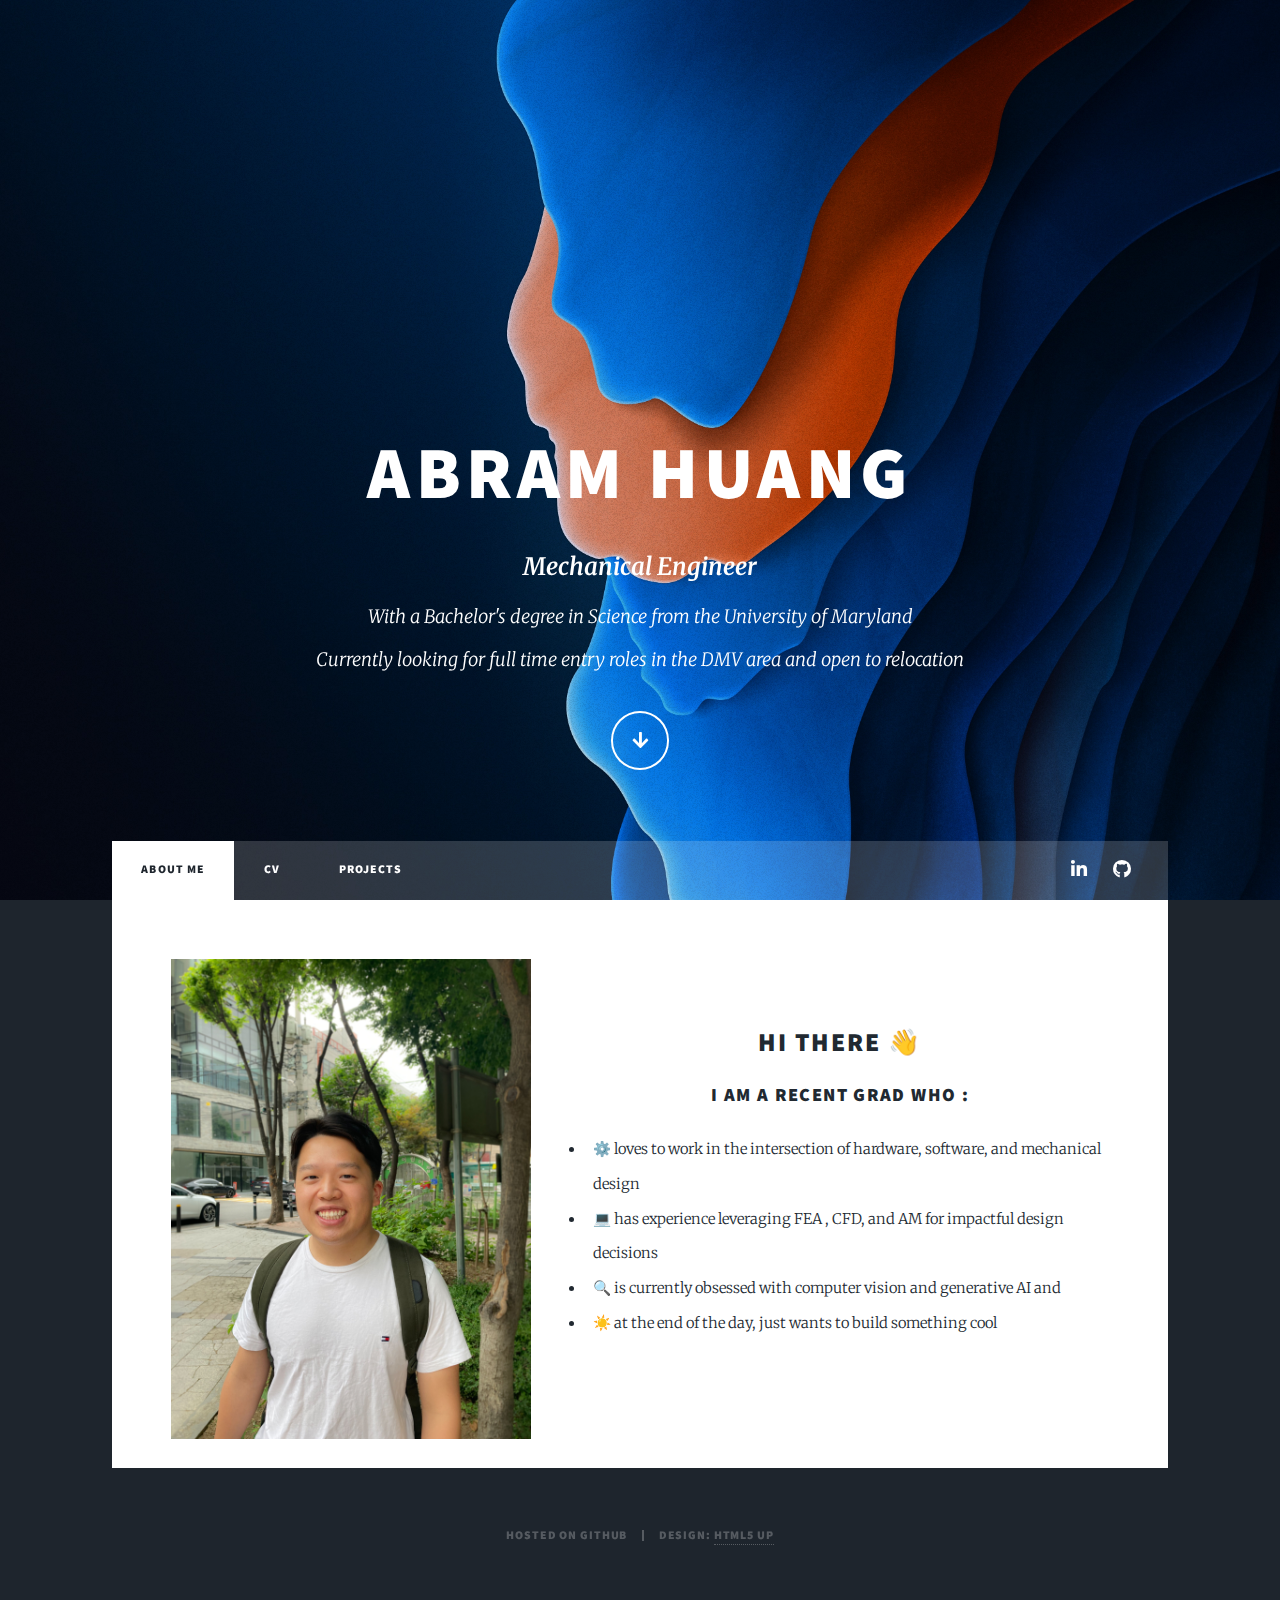
==== commit e06c6752: "fixed directories" ====
--- a/index.html
+++ b/index.html
@@ -22,7 +22,7 @@
 						<h1>
 						Abram Huang
 						</h1>
-						<p><b><font size=5px>Solution Finder</font></b><br> With a Bachelor's degree in Mechanical Engineering </br> Currently looking for entry full time roles in the DMV area, open to relocation </p>
+						<p><b><font size=5px>Mechanical Engineer</font></b><br> With a Bachelor's degree in Science from the University of Maryland </br> Currently looking for full time entry roles in the DMV area and open to relocation </p>
 						<ul class="actions">
 							<li><a href="#header" class="button icon solid solo fa-arrow-down scrolly">Continue</a></li>
 						</ul>
@@ -50,22 +50,28 @@
 					<div id="main">
 
 						<!-- Featured Post -->
+						<div class="image-txt-container">
+							<img src="images/profile_pic.jpg" width="360" height="480">
 							<article class="post featured">
-								<header class="major">
-									<span class="date">April 25, 2017</span>
-									<h2><a href="#">And this is a<br />
-									massive headline</a></h2>
-									<p>Aenean ornare velit lacus varius enim ullamcorper proin aliquam<br />
-									facilisis ante sed etiam magna interdum congue. Lorem ipsum dolor<br />
-									amet nullam sed etiam veroeros.</p>
-								</header>
-								<a href="#" class="image main"><img src="images/pic01.jpg" alt="" /></a>
-								<ul class="actions special">
-									<li><a href="#" class="button large">Full Story</a></li>
+
+								<center>
+								<h2>
+									Hi there 👋
+								</h2>
+								<h3>I am a recent grad who :</h3></center>
+								<ul>
+								<li>⚙️ loves to work in the intersection of hardware, software, and mechanical design  </li>
+								<li>💻 has experience leveraging FEA , CFD, and AM for impactful design decisions</li>
+									<li>🔍 is currently obsessed with computer vision and generative AI and </li>
+								<li>☀️ at the end of the day, just wants to build something cool </li>
+
 								</ul>
 							</article>
+						</div>
 
-						<!-- Posts -->
+
+						<!-- Posts
+
 							<section class="posts">
 								<article>
 									<header>
@@ -140,76 +146,17 @@
 									</ul>
 								</article>
 							</section>
+							-->
 
-						<!-- Footer -->
-							<footer>
-								<div class="pagination">
-									<!--<a href="#" class="previous">Prev</a>-->
-									<a href="#" class="page active">1</a>
-									<a href="#" class="page">2</a>
-									<a href="#" class="page">3</a>
-									<span class="extra">&hellip;</span>
-									<a href="#" class="page">8</a>
-									<a href="#" class="page">9</a>
-									<a href="#" class="page">10</a>
-									<a href="#" class="next">Next</a>
-								</div>
-							</footer>
+
 
 					</div>
 
-				<!-- Footer -->
-					<footer id="footer">
-						<section>
-							<form method="post" action="#">
-								<div class="fields">
-									<div class="field">
-										<label for="name">Name</label>
-										<input type="text" name="name" id="name" />
-									</div>
-									<div class="field">
-										<label for="email">Email</label>
-										<input type="text" name="email" id="email" />
-									</div>
-									<div class="field">
-										<label for="message">Message</label>
-										<textarea name="message" id="message" rows="3"></textarea>
-									</div>
-								</div>
-								<ul class="actions">
-									<li><input type="submit" value="Send Message" /></li>
-								</ul>
-							</form>
-						</section>
-						<section class="split contact">
-							<section class="alt">
-								<h3>Address</h3>
-								<p>1234 Somewhere Road #87257<br />
-								Nashville, TN 00000-0000</p>
-							</section>
-							<section>
-								<h3>Phone</h3>
-								<p><a href="#">(000) 000-0000</a></p>
-							</section>
-							<section>
-								<h3>Email</h3>
-								<p><a href="#">info@untitled.tld</a></p>
-							</section>
-							<section>
-								<h3>Social</h3>
-								<ul class="icons alt">
-									<li><a href="#" class="icon brands alt fa-twitter"><span class="label">Twitter</span></a></li>
-									<li><a href="#" class="icon brands alt fa-facebook-f"><span class="label">Facebook</span></a></li>
-									<li><a href="#" class="icon brands alt fa-instagram"><span class="label">Instagram</span></a></li>
-									<li><a href="#" class="icon brands alt fa-github"><span class="label">GitHub</span></a></li>
-								</ul>
-							</section>
-						</section>
-					</footer>
+
 
 				<!-- Copyright -->
 					<div id="copyright">
-						<ul><li>&copy; Untitled</li><li>Design: <a href="https://html5up.net">HTML5 UP</a></li></ul>
+						<ul><li>Hosted on Github</li><li>Design: <a href="https://html5up.net">HTML5 UP</a></li></ul>
 					</div>
 
 			</div>
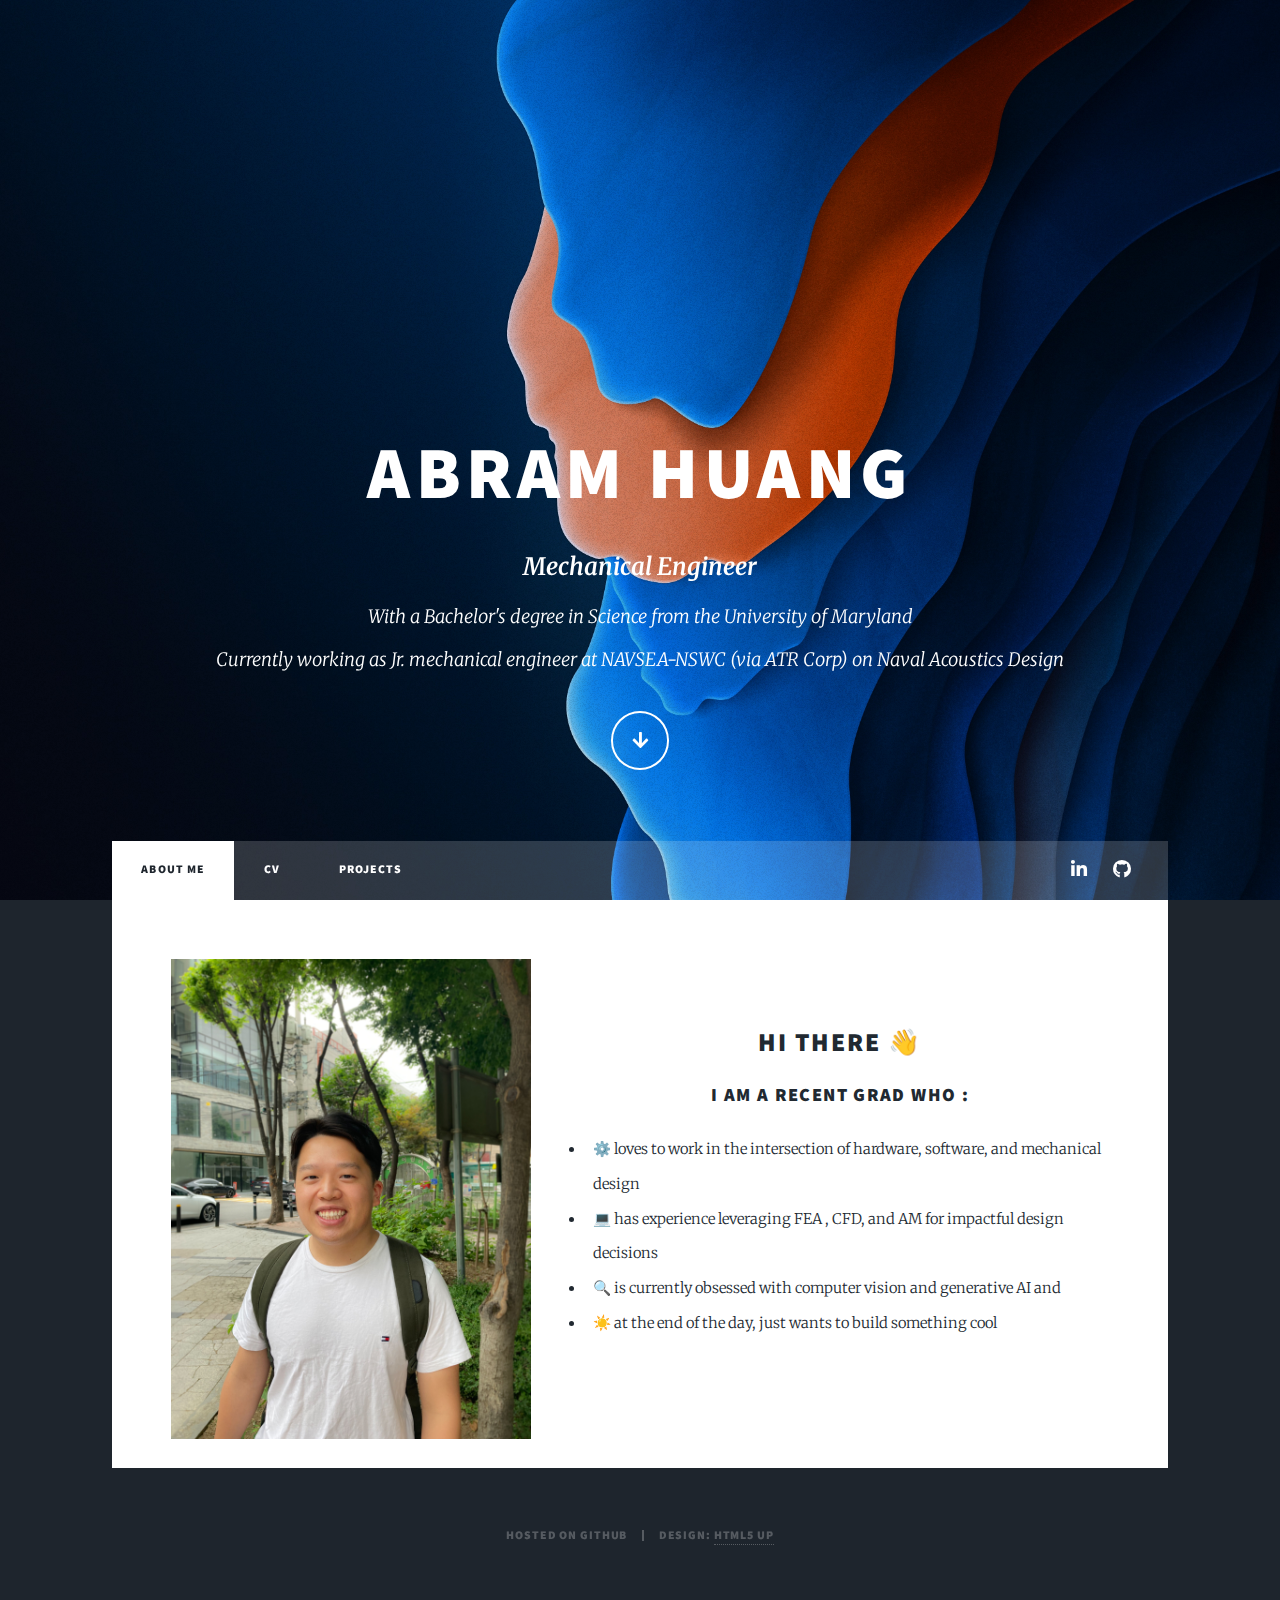
==== commit adad093f: "Made edits to work history and site description" ====
--- a/index.html
+++ b/index.html
@@ -22,7 +22,7 @@
 						<h1>
 						Abram Huang
 						</h1>
-						<p><b><font size=5px>Mechanical Engineer</font></b><br> With a Bachelor's degree in Science from the University of Maryland </br> Currently looking for full time entry roles in the DMV area and open to relocation </p>
+						<p><b><font size=5px>Mechanical Engineer</font></b><br> With a Bachelor's degree in Science from the University of Maryland </br> Currently working as Jr. mechanical engineer at NAVSEA-NSWC (via ATR Corp) on Naval Acoustics Design</p>
 						<ul class="actions">
 							<li><a href="#header" class="button icon solid solo fa-arrow-down scrolly">Continue</a></li>
 						</ul>
@@ -68,6 +68,8 @@
 								</ul>
 							</article>
 						</div>
+						
+
 
 
 						<!-- Posts
--- a/assets/css/main.css
+++ b/assets/css/main.css
@@ -28,6 +28,12 @@
 article, aside, details, figcaption, figure,
 footer, header, hgroup, menu, nav, section {
 	display: block;}
+ a:hover {
+        color: blue;
+    }
+   a h2:hover {
+  color: #3FB3ED
+}
 
 body {
 	line-height: 1;
@@ -4703,4 +4709,12 @@
                         flex: 1;
             }
         }
-    }+    }
+    * {
+  margin: 0;
+  padding: 0;
+  box-sizing: border-box;
+}
+
+
+
